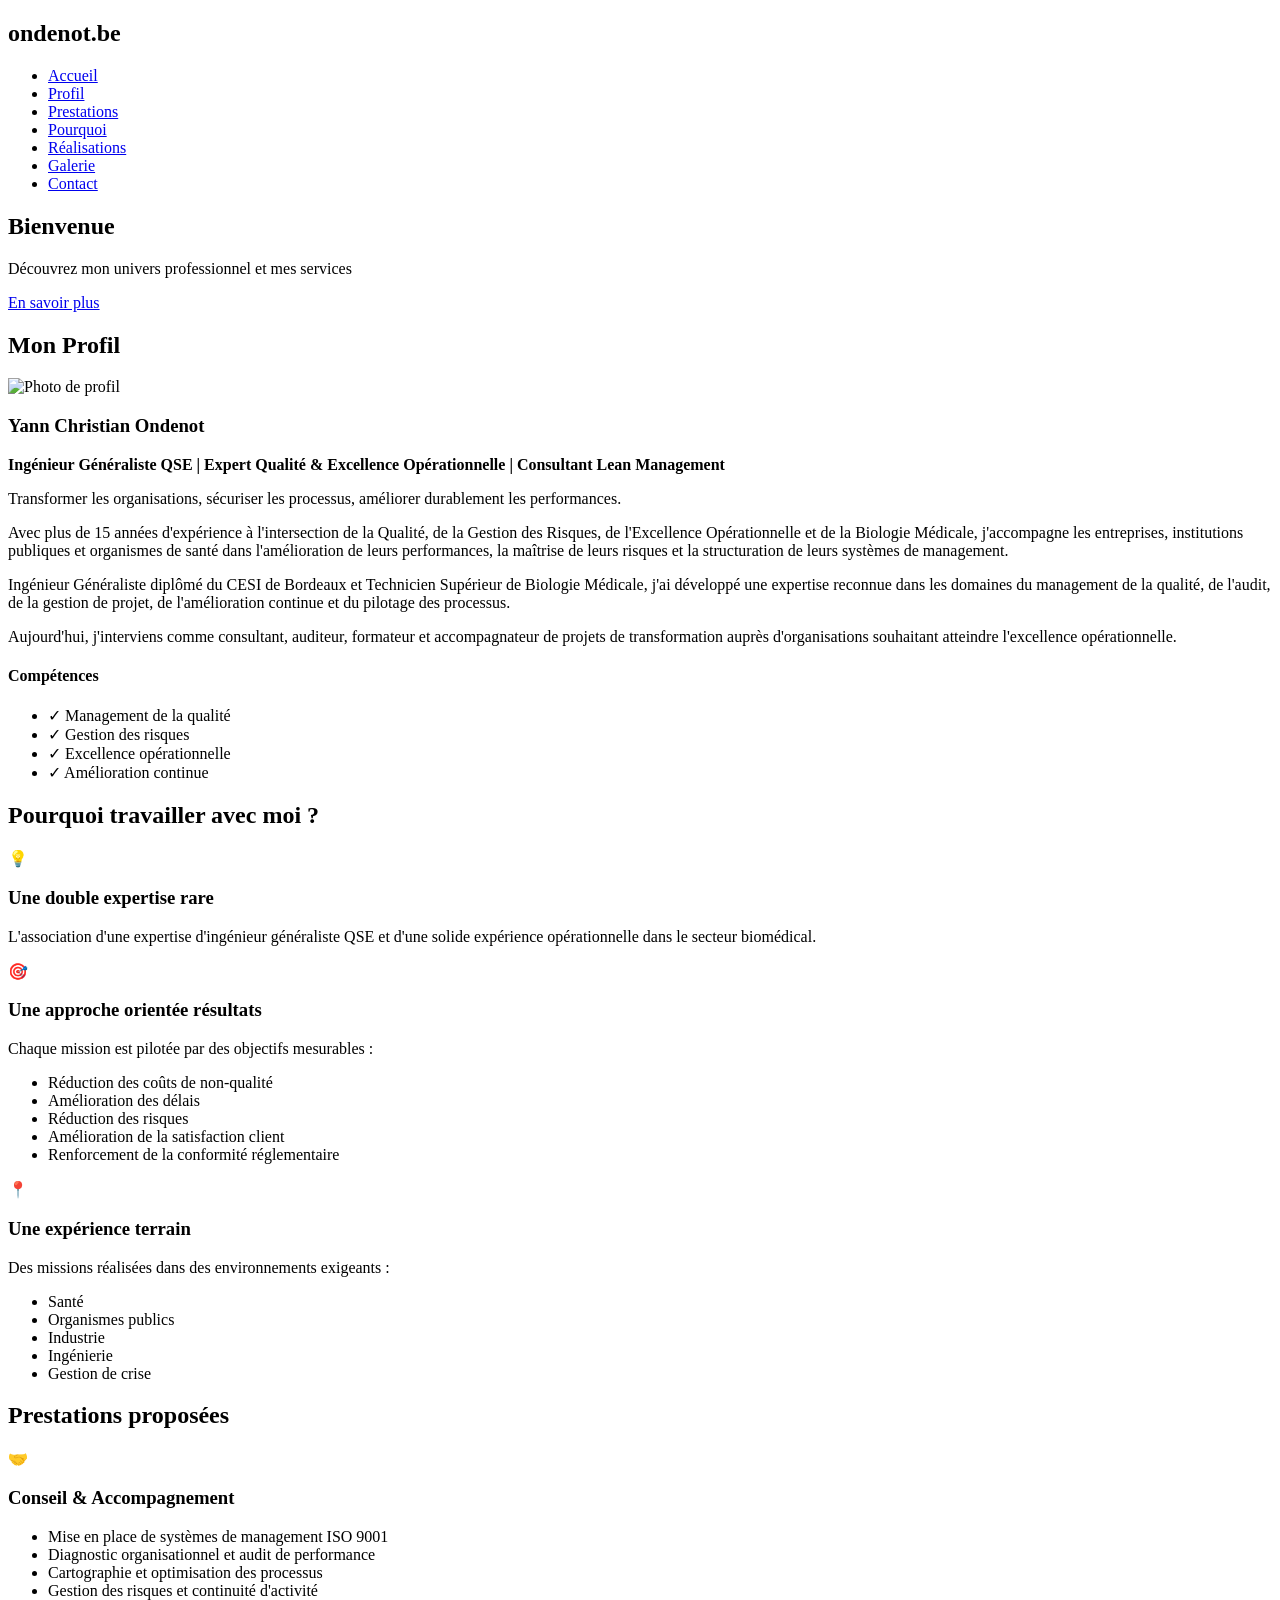
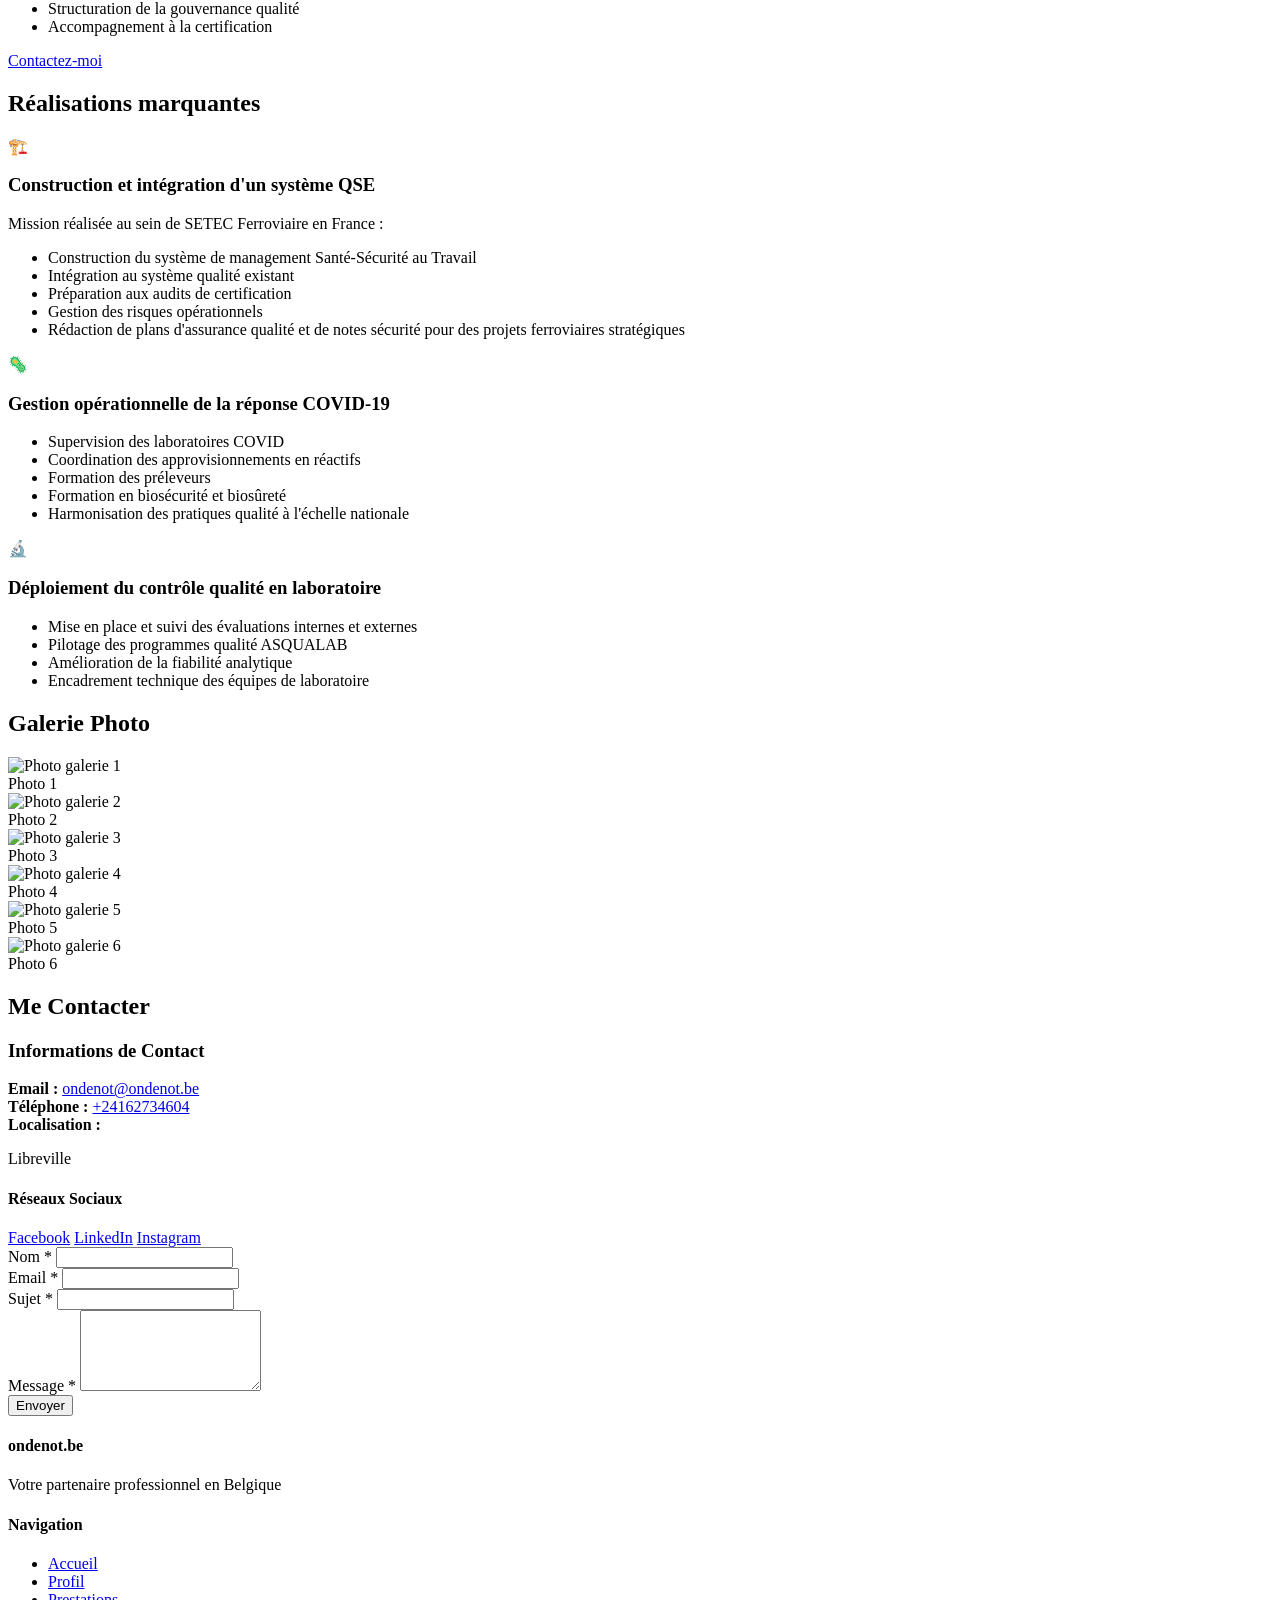
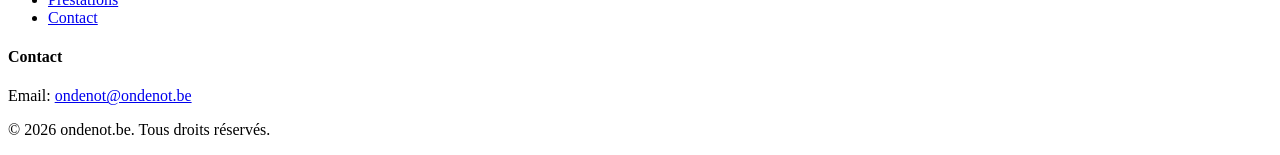
==== index.html @ 34e60b03 "Add files via upload initial commit" ====
<!DOCTYPE html>
<html lang="fr">
<head>
    <meta charset="UTF-8">
    <meta name="viewport" content="width=device-width, initial-scale=1.0">
    <meta name="description" content="ondenot.be - Découvrez mon profil, mes prestations et galerie photo">
    <title>ondenot.be - Profil & Prestations</title>
    <link rel="stylesheet" href="assets/css/styles.css">
    <link rel="stylesheet" href="assets/css/responsive.css">
</head>
<body>
    <!-- Navigation -->
    <nav class="navbar">
        <div class="container">
            <div class="nav-wrapper">
                <div class="logo">
                    <h1>ondenot.be</h1>
                </div>
                <ul class="nav-menu">
                    <li><a href="#home" class="nav-link">Accueil</a></li>
                    <li><a href="#profil" class="nav-link">Profil</a></li>
                    <li><a href="#prestations" class="nav-link">Prestations</a></li>
                    <li><a href="#pourquoi" class="nav-link">Pourquoi</a></li>
                    <li><a href="#realisations" class="nav-link">Réalisations</a></li>
                    <li><a href="#galerie" class="nav-link">Galerie</a></li>
                    <li><a href="#contact" class="nav-link">Contact</a></li>
                </ul>
                <div class="hamburger">
                    <span></span>
                    <span></span>
                    <span></span>
                </div>
            </div>
        </div>
    </nav>

    <!-- Section Accueil -->
    <section id="home" class="hero">
        <div class="container">
            <div class="hero-content">
                <h2>Bienvenue</h2>
                <p>Découvrez mon univers professionnel et mes services</p>
                <a href="#prestations" class="btn btn-primary">En savoir plus</a>
            </div>
        </div>
    </section>

    <!-- Section Profil -->
    <section id="profil" class="profil">
        <div class="container">
            <h2 class="section-title">Mon Profil</h2>
            <div class="profil-content">
                <div class="profil-image">
                    <img src="assets/images/profil.jpg" alt="Photo de profil" class="image-placeholder">
                </div>
                <div class="profil-text">
                    <h3>Yann Christian Ondenot</h3>
                    <p><strong>Ingénieur Généraliste QSE | Expert Qualité & Excellence Opérationnelle | Consultant Lean Management</strong></p>
                    <p>Transformer les organisations, sécuriser les processus, améliorer durablement les performances.</p>
                    <p>Avec plus de 15 années d'expérience à l'intersection de la Qualité, de la Gestion des Risques, de l'Excellence Opérationnelle et de la Biologie Médicale, j'accompagne les entreprises, institutions publiques et organismes de santé dans l'amélioration de leurs performances, la maîtrise de leurs risques et la structuration de leurs systèmes de management.</p>
                    <p>Ingénieur Généraliste diplômé du CESI de Bordeaux et Technicien Supérieur de Biologie Médicale, j'ai développé une expertise reconnue dans les domaines du management de la qualité, de l'audit, de la gestion de projet, de l'amélioration continue et du pilotage des processus.</p>
                    <p>Aujourd'hui, j'interviens comme consultant, auditeur, formateur et accompagnateur de projets de transformation auprès d'organisations souhaitant atteindre l'excellence opérationnelle.</p>
                    <div class="skills">
                        <h4>Compétences</h4>
                        <ul>
                            <li>✓ Management de la qualité</li>
                            <li>✓ Gestion des risques</li>
                            <li>✓ Excellence opérationnelle</li>
                            <li>✓ Amélioration continue</li>
                        </ul>
                    </div>
                </div>
            </div>
        </div>
    </section>

    <!-- Section Pourquoi travailler avec moi -->
    <section id="pourquoi" class="prestations">
        <div class="container">
            <h2 class="section-title">Pourquoi travailler avec moi ?</h2>
            <div class="prestations-grid">
                <div class="prestation-card">
                    <div class="card-icon">💡</div>
                    <h3>Une double expertise rare</h3>
                    <p>L'association d'une expertise d'ingénieur généraliste QSE et d'une solide expérience opérationnelle dans le secteur biomédical.</p>
                </div>
                <div class="prestation-card">
                    <div class="card-icon">🎯</div>
                    <h3>Une approche orientée résultats</h3>
                    <p>Chaque mission est pilotée par des objectifs mesurables :</p>
                    <ul>
                        <li>Réduction des coûts de non-qualité</li>
                        <li>Amélioration des délais</li>
                        <li>Réduction des risques</li>
                        <li>Amélioration de la satisfaction client</li>
                        <li>Renforcement de la conformité réglementaire</li>
                    </ul>
                </div>
                <div class="prestation-card">
                    <div class="card-icon">📍</div>
                    <h3>Une expérience terrain</h3>
                    <p>Des missions réalisées dans des environnements exigeants :</p>
                    <ul>
                        <li>Santé</li>
                        <li>Organismes publics</li>
                        <li>Industrie</li>
                        <li>Ingénierie</li>
                        <li>Gestion de crise</li>
                    </ul>
                </div>
            </div>
        </div>
    </section>

    <!-- Section Prestations -->
    <section id="prestations" class="prestations">
        <div class="container">
            <h2 class="section-title">Prestations proposées</h2>
            <div class="prestations-grid">
                <div class="prestation-card">
                    <div class="card-icon">🤝</div>
                    <h3>Conseil & Accompagnement</h3>
                    <ul>
                        <li>Mise en place de systèmes de management ISO 9001</li>
                        <li>Diagnostic organisationnel et audit de performance</li>
                        <li>Cartographie et optimisation des processus</li>
                        <li>Gestion des risques et continuité d'activité</li>
                        <li>Structuration de la gouvernance qualité</li>
                        <li>Accompagnement à la certification</li>
                    </ul>
                    <a href="#contact" class="btn btn-secondary">Contactez-moi</a>
                </div>
            </div>
        </div>
    </section>

    <!-- Section Réalisations -->
    <section id="realisations" class="realisations">
        <div class="container">
            <h2 class="section-title">Réalisations marquantes</h2>
            <div class="prestations-grid">
                <div class="prestation-card">
                    <div class="card-icon">🏗️</div>
                    <h3>Construction et intégration d'un système QSE</h3>
                    <p>Mission réalisée au sein de SETEC Ferroviaire en France :</p>
                    <ul>
                        <li>Construction du système de management Santé-Sécurité au Travail</li>
                        <li>Intégration au système qualité existant</li>
                        <li>Préparation aux audits de certification</li>
                        <li>Gestion des risques opérationnels</li>
                        <li>Rédaction de plans d'assurance qualité et de notes sécurité pour des projets ferroviaires stratégiques</li>
                    </ul>
                </div>
                <div class="prestation-card">
                    <div class="card-icon">🦠</div>
                    <h3>Gestion opérationnelle de la réponse COVID-19</h3>
                    <ul>
                        <li>Supervision des laboratoires COVID</li>
                        <li>Coordination des approvisionnements en réactifs</li>
                        <li>Formation des préleveurs</li>
                        <li>Formation en biosécurité et biosûreté</li>
                        <li>Harmonisation des pratiques qualité à l'échelle nationale</li>
                    </ul>
                </div>
                <div class="prestation-card">
                    <div class="card-icon">🔬</div>
                    <h3>Déploiement du contrôle qualité en laboratoire</h3>
                    <ul>
                        <li>Mise en place et suivi des évaluations internes et externes</li>
                        <li>Pilotage des programmes qualité ASQUALAB</li>
                        <li>Amélioration de la fiabilité analytique</li>
                        <li>Encadrement technique des équipes de laboratoire</li>
                    </ul>
                </div>
            </div>
        </div>
    </section>

    <!-- Section Galerie -->
    <section id="galerie" class="galerie">
        <div class="container">
            <h2 class="section-title">Galerie Photo</h2>
            <div class="gallery-grid">
                <div class="gallery-item">
                    <img src="assets/gallery/photo-1.jpg" alt="Photo galerie 1" class="image-placeholder-gallery">
                    <div class="overlay">
                        <span>Photo 1</span>
                    </div>
                </div>
                <div class="gallery-item">
                    <img src="assets/gallery/photo-2.jpg" alt="Photo galerie 2" class="image-placeholder-gallery">
                    <div class="overlay">
                        <span>Photo 2</span>
                    </div>
                </div>
                <div class="gallery-item">
                    <img src="assets/gallery/photo-3.jpg" alt="Photo galerie 3" class="image-placeholder-gallery">
                    <div class="overlay">
                        <span>Photo 3</span>
                    </div>
                </div>
                <div class="gallery-item">
                    <img src="assets/gallery/photo-4.jpg" alt="Photo galerie 4" class="image-placeholder-gallery">
                    <div class="overlay">
                        <span>Photo 4</span>
                    </div>
                </div>
                <div class="gallery-item">
                    <img src="assets/gallery/photo-5.jpg" alt="Photo galerie 5" class="image-placeholder-gallery">
                    <div class="overlay">
                        <span>Photo 5</span>
                    </div>
                </div>
                <div class="gallery-item">
                    <img src="assets/gallery/photo-6.jpg" alt="Photo galerie 6" class="image-placeholder-gallery">
                    <div class="overlay">
                        <span>Photo 6</span>
                    </div>
                </div>
            </div>
        </div>
    </section>

    <!-- Section Contact -->
    <section id="contact" class="contact">
        <div class="container">
            <h2 class="section-title">Me Contacter</h2>
            <div class="contact-wrapper">
                <div class="contact-info">
                    <h3>Informations de Contact</h3>
                    <div class="info-item">
                        <strong>Email :</strong>
                        <a href="mailto:ondenot@ondenot.be">ondenot@ondenot.be</a>
                    </div>
                    <div class="info-item">
                        <strong>Téléphone :</strong>
                        <a href="tel:+24162734604">+24162734604</a>
                    </div>
                    <div class="info-item">
                        <strong>Localisation :</strong>
                        <p>Libreville</p>
                    </div>
                    <div class="social-links">
                        <h4>Réseaux Sociaux</h4>
                        <a href="#" class="social-link">Facebook</a>
                        <a href="https://www.linkedin.com/in/ondenotyann" class="social-link" target="_blank" rel="noopener">LinkedIn</a>
                        <a href="#" class="social-link">Instagram</a>
                    </div>
                </div>
                <form class="contact-form" id="contactForm">
                    <div class="form-group">
                        <label for="name">Nom *</label>
                        <input type="text" id="name" name="name" required>
                    </div>
                    <div class="form-group">
                        <label for="email">Email *</label>
                        <input type="email" id="email" name="email" required>
                    </div>
                    <div class="form-group">
                        <label for="sujet">Sujet *</label>
                        <input type="text" id="sujet" name="sujet" required>
                    </div>
                    <div class="form-group">
                        <label for="message">Message *</label>
                        <textarea id="message" name="message" rows="5" required></textarea>
                    </div>
                    <button type="submit" class="btn btn-primary">Envoyer</button>
                </form>
            </div>
        </div>
    </section>

    <!-- Footer -->
    <footer class="footer">
        <div class="container">
            <div class="footer-content">
                <div class="footer-section">
                    <h4>ondenot.be</h4>
                    <p>Votre partenaire professionnel en Belgique</p>
                </div>
                <div class="footer-section">
                    <h4>Navigation</h4>
                    <ul>
                        <li><a href="#home">Accueil</a></li>
                        <li><a href="#profil">Profil</a></li>
                        <li><a href="#prestations">Prestations</a></li>
                        <li><a href="#contact">Contact</a></li>
                    </ul>
                </div>
                <div class="footer-section">
                    <h4>Contact</h4>
                    <p>Email: <a href="mailto:ondenot@ondenot.be">ondenot@ondenot.be</a></p>
                </div>
            </div>
            <div class="footer-bottom">
                <p>&copy; 2026 ondenot.be. Tous droits réservés.</p>
            </div>
        </div>
    </footer>

    <script src="assets/js/main.js"></script>
</body>
</html>
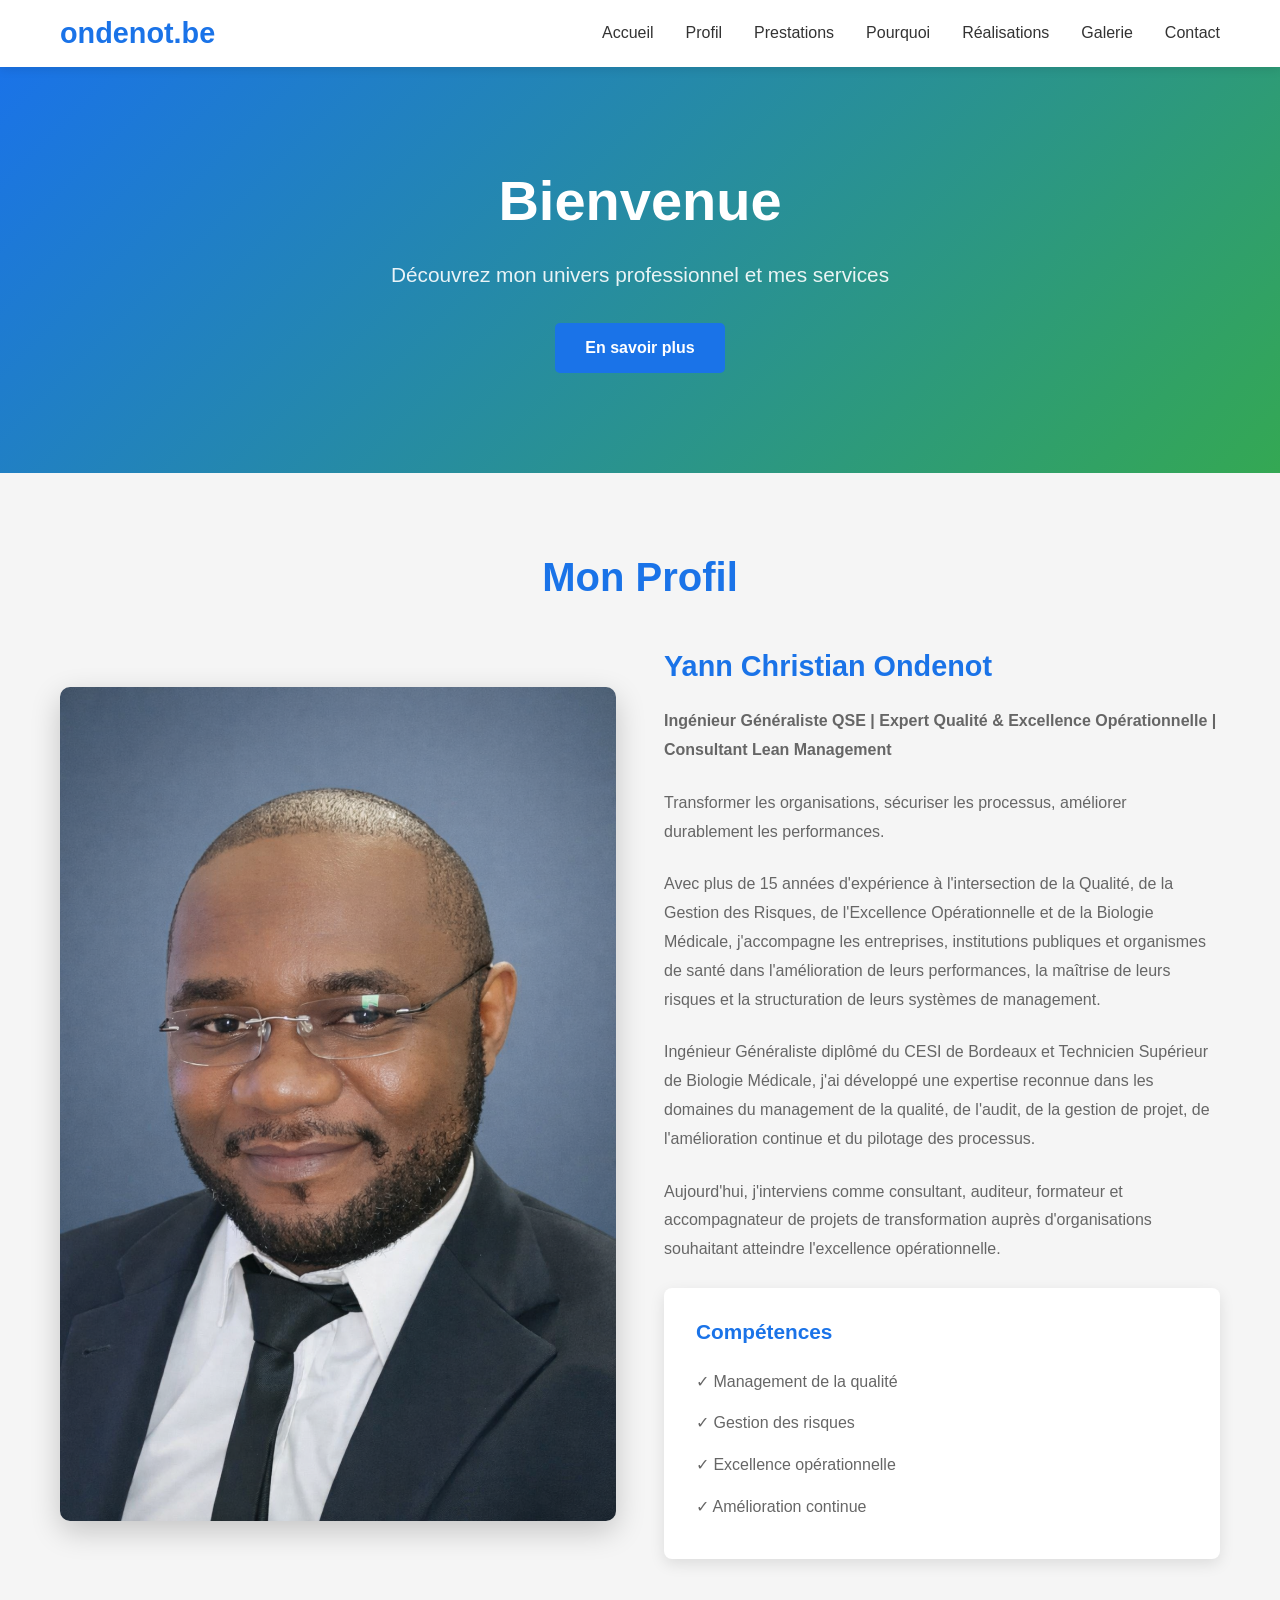
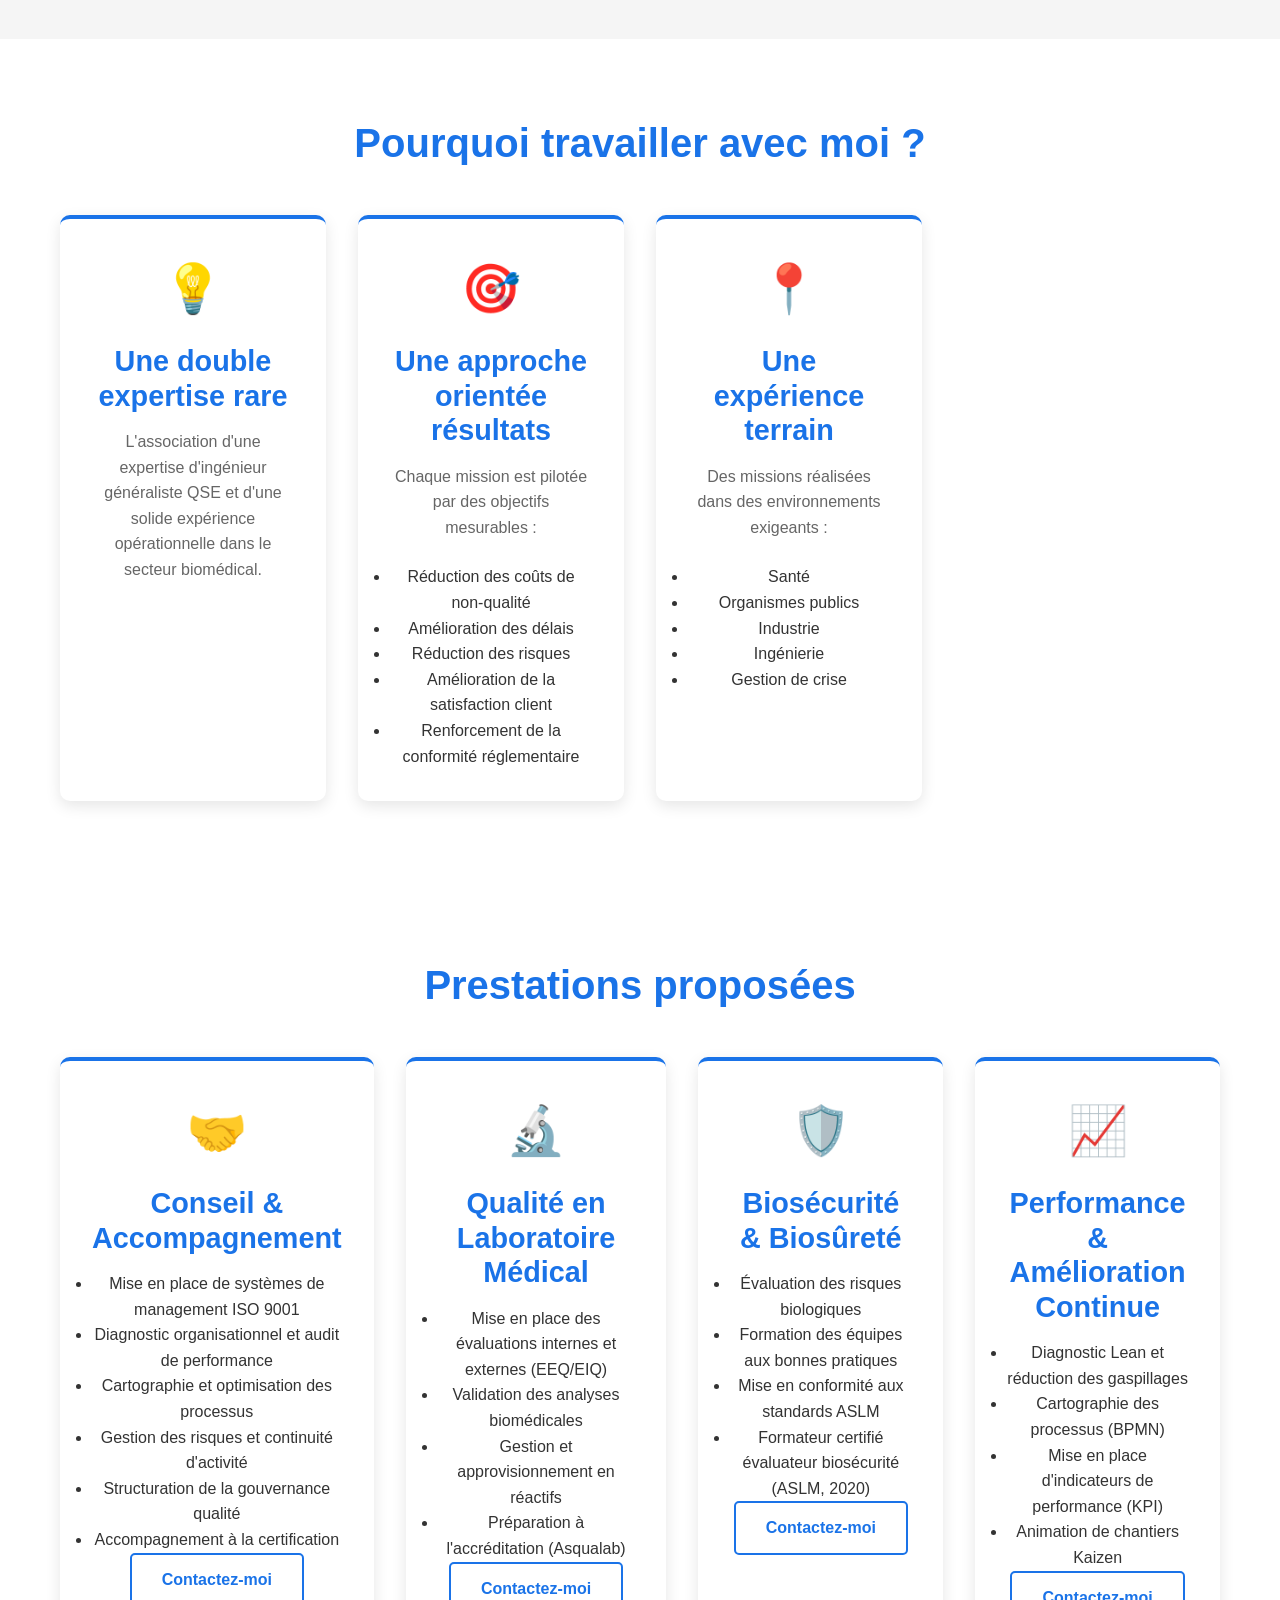
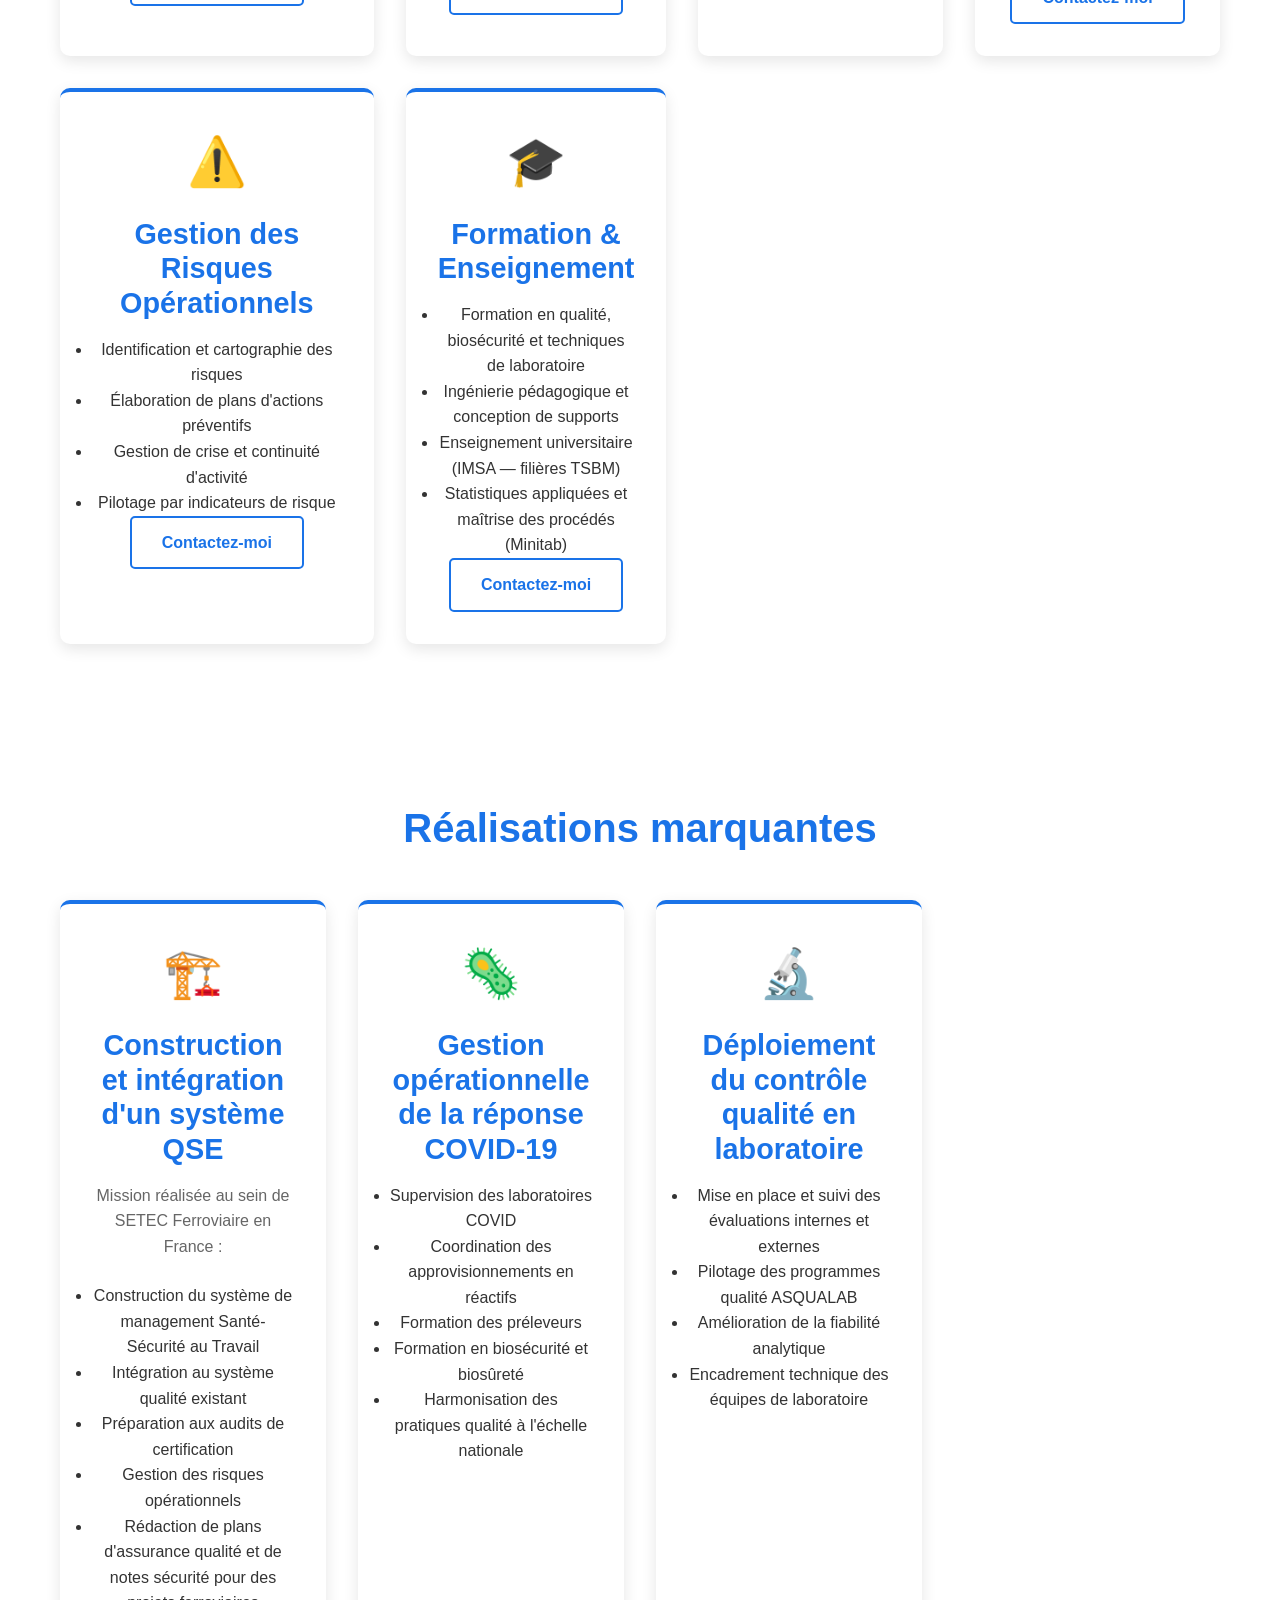
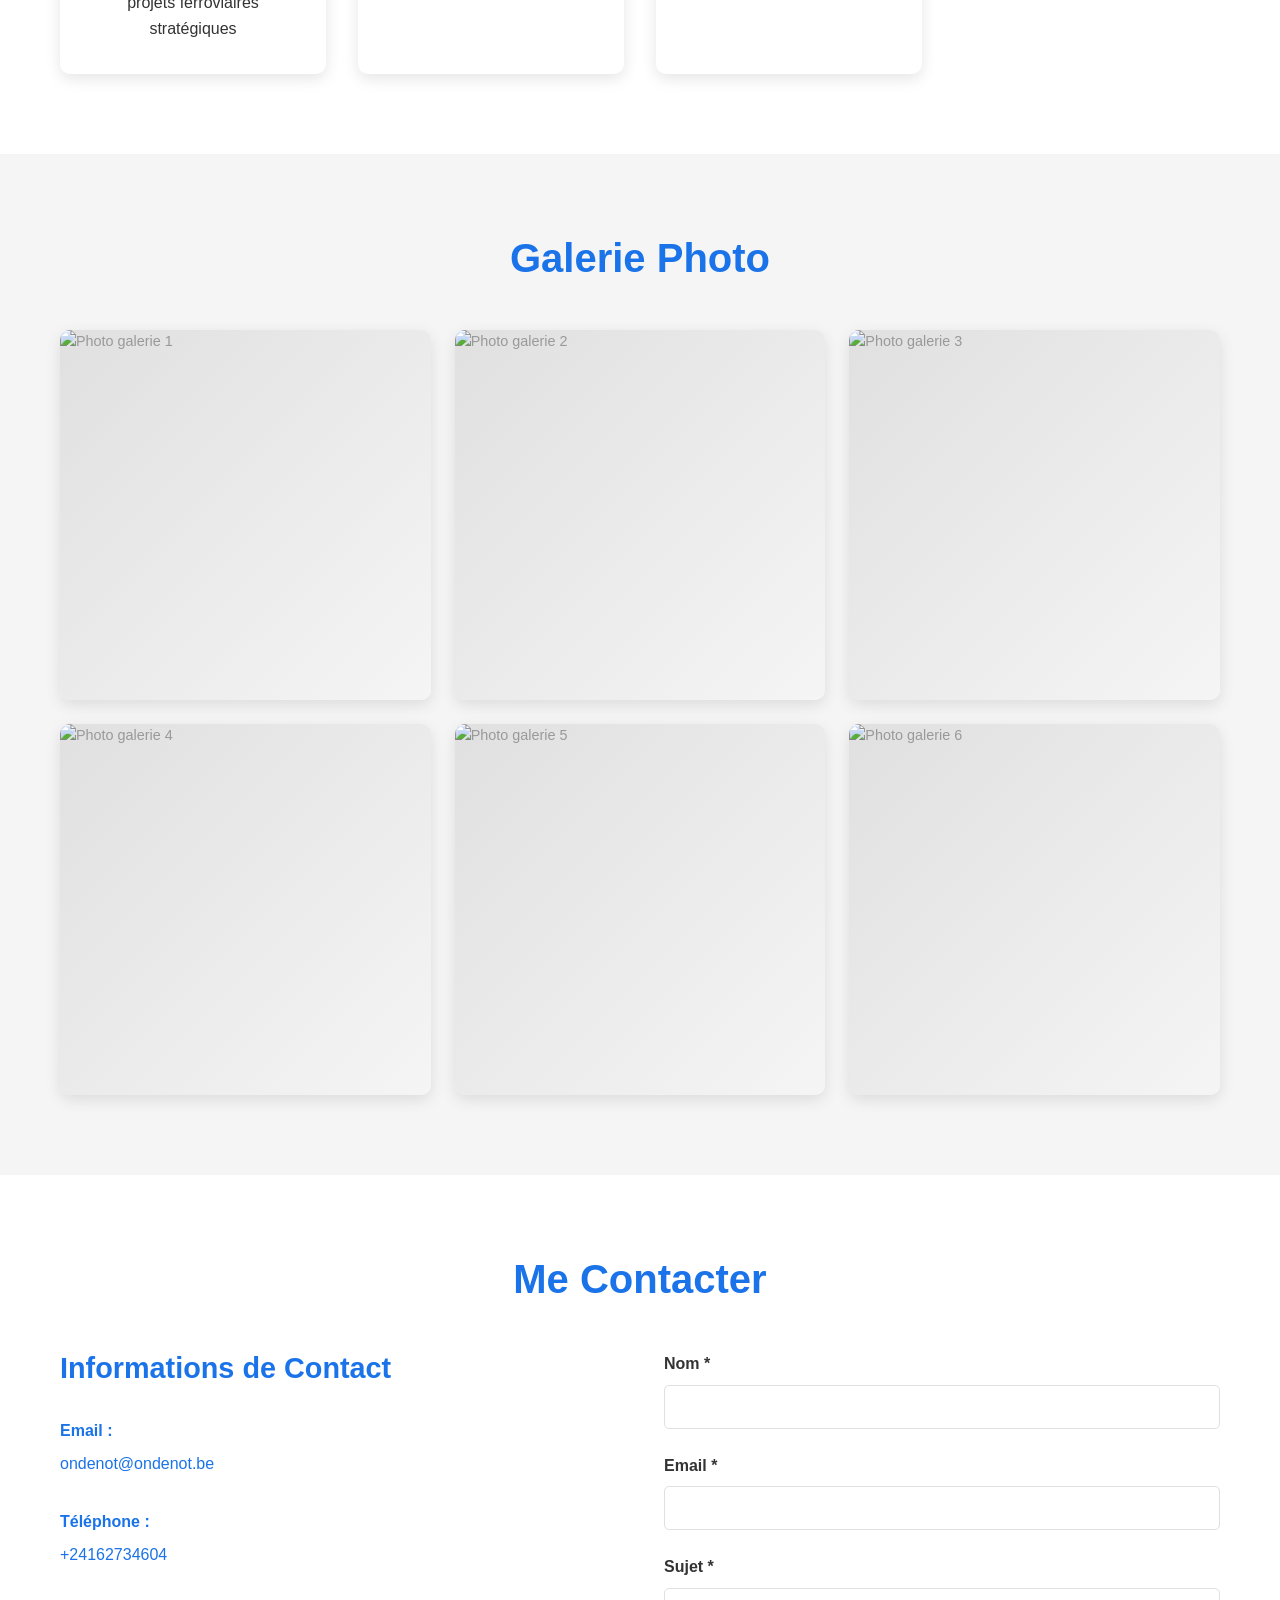
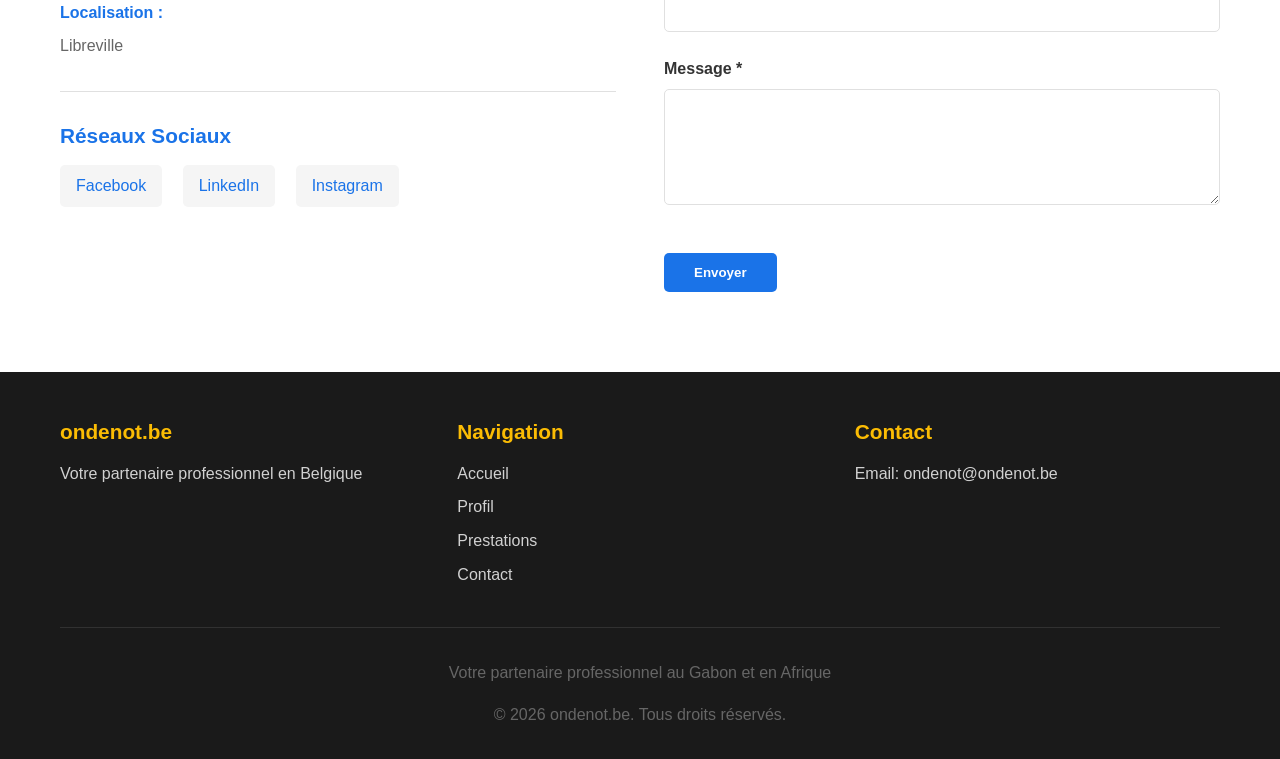
==== commit eae49414: "Add files via upload" ====
--- a/index.html
+++ b/index.html
@@ -130,6 +130,61 @@
                     </ul>
                     <a href="#contact" class="btn btn-secondary">Contactez-moi</a>
                 </div>
+                <div class="prestation-card">
+                    <div class="card-icon">🔬</div>
+                    <h3>Qualité en Laboratoire Médical</h3>
+                    <ul>
+                        <li>Mise en place des évaluations internes et externes (EEQ/EIQ)</li>
+                        <li>Validation des analyses biomédicales</li>
+                        <li>Gestion et approvisionnement en réactifs</li>
+                        <li>Préparation à l'accréditation (Asqualab)</li>
+                    </ul>
+                    <a href="#contact" class="btn btn-secondary">Contactez-moi</a>
+                </div>
+                <div class="prestation-card">
+                    <div class="card-icon">🛡️</div>
+                    <h3>Biosécurité & Biosûreté</h3>
+                    <ul>
+                        <li>Évaluation des risques biologiques</li>
+                        <li>Formation des équipes aux bonnes pratiques</li>
+                        <li>Mise en conformité aux standards ASLM</li>
+                        <li>Formateur certifié évaluateur biosécurité (ASLM, 2020)</li>
+                    </ul>
+                    <a href="#contact" class="btn btn-secondary">Contactez-moi</a>
+                </div>
+                <div class="prestation-card">
+                    <div class="card-icon">📈</div>
+                    <h3>Performance & Amélioration Continue</h3>
+                    <ul>
+                        <li>Diagnostic Lean et réduction des gaspillages</li>
+                        <li>Cartographie des processus (BPMN)</li>
+                        <li>Mise en place d'indicateurs de performance (KPI)</li>
+                        <li>Animation de chantiers Kaizen</li>
+                    </ul>
+                    <a href="#contact" class="btn btn-secondary">Contactez-moi</a>
+                </div>
+                <div class="prestation-card">
+                    <div class="card-icon">⚠️</div>
+                    <h3>Gestion des Risques Opérationnels</h3>
+                    <ul>
+                        <li>Identification et cartographie des risques</li>
+                        <li>Élaboration de plans d'actions préventifs</li>
+                        <li>Gestion de crise et continuité d'activité</li>
+                        <li>Pilotage par indicateurs de risque</li>
+                    </ul>
+                    <a href="#contact" class="btn btn-secondary">Contactez-moi</a>
+                </div>
+                <div class="prestation-card">
+                    <div class="card-icon">🎓</div>
+                    <h3>Formation & Enseignement</h3>
+                    <ul>
+                        <li>Formation en qualité, biosécurité et techniques de laboratoire</li>
+                        <li>Ingénierie pédagogique et conception de supports</li>
+                        <li>Enseignement universitaire (IMSA — filières TSBM)</li>
+                        <li>Statistiques appliquées et maîtrise des procédés (Minitab)</li>
+                    </ul>
+                    <a href="#contact" class="btn btn-secondary">Contactez-moi</a>
+                </div>
             </div>
         </div>
     </section>
@@ -293,6 +348,7 @@
                 </div>
             </div>
             <div class="footer-bottom">
+                <p>Votre partenaire professionnel au Gabon et en Afrique</p>
                 <p>&copy; 2026 ondenot.be. Tous droits réservés.</p>
             </div>
         </div>
--- a/assets/css/styles.css
+++ b/assets/css/styles.css
@@ -0,0 +1,577 @@
+/* ===========================
+   VARIABLES & RESET
+   =========================== */
+
+:root {
+    --primary-color: #1a73e8;
+    --secondary-color: #34a853;
+    --accent-color: #fbbc04;
+    --dark-bg: #1a1a1a;
+    --light-bg: #f5f5f5;
+    --text-dark: #333333;
+    --text-light: #666666;
+    --border-color: #e0e0e0;
+    --transition: all 0.3s ease;
+}
+
+* {
+    margin: 0;
+    padding: 0;
+    box-sizing: border-box;
+}
+
+html {
+    scroll-behavior: smooth;
+}
+
+body {
+    font-family: 'Segoe UI', Tahoma, Geneva, Verdana, sans-serif;
+    line-height: 1.6;
+    color: var(--text-dark);
+    background-color: #ffffff;
+}
+
+/* ===========================
+   CONTAINER & TYPOGRAPHY
+   =========================== */
+
+.container {
+    max-width: 1200px;
+    margin: 0 auto;
+    padding: 0 20px;
+}
+
+h1, h2, h3, h4, h5, h6 {
+    line-height: 1.2;
+    margin-bottom: 1rem;
+}
+
+h2 {
+    font-size: 2.5rem;
+    color: var(--text-dark);
+}
+
+h3 {
+    font-size: 1.8rem;
+    color: var(--text-dark);
+}
+
+h4 {
+    font-size: 1.3rem;
+    color: var(--text-dark);
+}
+
+p {
+    color: var(--text-light);
+    margin-bottom: 1rem;
+}
+
+a {
+    text-decoration: none;
+    color: var(--primary-color);
+    transition: var(--transition);
+}
+
+a:hover {
+    color: var(--secondary-color);
+}
+
+/* ===========================
+   NAVBAR
+   =========================== */
+
+.navbar {
+    background: white;
+    box-shadow: 0 2px 10px rgba(0, 0, 0, 0.1);
+    position: sticky;
+    top: 0;
+    z-index: 1000;
+}
+
+.nav-wrapper {
+    display: flex;
+    justify-content: space-between;
+    align-items: center;
+    padding: 1rem 0;
+}
+
+.logo h1 {
+    color: var(--primary-color);
+    font-size: 1.8rem;
+    margin: 0;
+}
+
+.nav-menu {
+    display: flex;
+    list-style: none;
+    gap: 2rem;
+}
+
+.nav-link {
+    color: var(--text-dark);
+    font-weight: 500;
+    transition: var(--transition);
+    position: relative;
+}
+
+.nav-link::after {
+    content: '';
+    position: absolute;
+    bottom: -5px;
+    left: 0;
+    width: 0;
+    height: 2px;
+    background-color: var(--primary-color);
+    transition: width 0.3s ease;
+}
+
+.nav-link:hover::after {
+    width: 100%;
+}
+
+.hamburger {
+    display: none;
+    flex-direction: column;
+    cursor: pointer;
+}
+
+.hamburger span {
+    width: 25px;
+    height: 3px;
+    background-color: var(--text-dark);
+    margin: 5px 0;
+    transition: var(--transition);
+}
+
+/* ===========================
+   BUTTONS
+   =========================== */
+
+.btn {
+    display: inline-block;
+    padding: 12px 30px;
+    border-radius: 5px;
+    font-weight: 600;
+    cursor: pointer;
+    transition: var(--transition);
+    border: none;
+    text-align: center;
+}
+
+.btn-primary {
+    background-color: var(--primary-color);
+    color: white;
+}
+
+.btn-primary:hover {
+    background-color: #1557b0;
+    transform: translateY(-2px);
+    box-shadow: 0 5px 15px rgba(26, 115, 232, 0.3);
+}
+
+.btn-secondary {
+    background-color: white;
+    color: var(--primary-color);
+    border: 2px solid var(--primary-color);
+}
+
+.btn-secondary:hover {
+    background-color: var(--primary-color);
+    color: white;
+}
+
+/* ===========================
+   HERO SECTION
+   =========================== */
+
+.hero {
+    background: linear-gradient(135deg, var(--primary-color) 0%, var(--secondary-color) 100%);
+    color: white;
+    padding: 100px 0;
+    text-align: center;
+}
+
+.hero-content h2 {
+    font-size: 3.5rem;
+    color: white;
+    margin-bottom: 1.5rem;
+}
+
+.hero-content p {
+    font-size: 1.3rem;
+    color: rgba(255, 255, 255, 0.9);
+    margin-bottom: 2rem;
+}
+
+/* ===========================
+   SECTION STYLES
+   =========================== */
+
+section {
+    padding: 80px 0;
+}
+
+.section-title {
+    text-align: center;
+    margin-bottom: 3rem;
+    color: var(--primary-color);
+    font-size: 2.5rem;
+}
+
+/* ===========================
+   PROFIL SECTION
+   =========================== */
+
+.profil {
+    background-color: var(--light-bg);
+}
+
+.profil-content {
+    display: grid;
+    grid-template-columns: 1fr 1fr;
+    gap: 3rem;
+    align-items: center;
+}
+
+.profil-image {
+    text-align: center;
+}
+
+.profil-image img {
+    max-width: 100%;
+    border-radius: 10px;
+    box-shadow: 0 10px 30px rgba(0, 0, 0, 0.2);
+}
+
+.profil-text h3 {
+    color: var(--primary-color);
+    margin-bottom: 1.5rem;
+}
+
+.profil-text p {
+    margin-bottom: 1.5rem;
+    line-height: 1.8;
+}
+
+.skills {
+    background: white;
+    padding: 2rem;
+    border-radius: 8px;
+    box-shadow: 0 5px 15px rgba(0, 0, 0, 0.1);
+}
+
+.skills h4 {
+    color: var(--primary-color);
+    margin-bottom: 1rem;
+}
+
+.skills ul {
+    list-style: none;
+}
+
+.skills li {
+    padding: 0.5rem 0;
+    color: var(--text-light);
+}
+
+.skills li:before {
+    margin-right: 0.5rem;
+    color: var(--secondary-color);
+}
+
+/* ===========================
+   PRESTATIONS SECTION
+   =========================== */
+
+.prestations {
+    background-color: white;
+}
+
+.prestations-grid {
+    display: grid;
+    grid-template-columns: repeat(auto-fit, minmax(250px, 1fr));
+    gap: 2rem;
+}
+
+.prestation-card {
+    background: white;
+    padding: 2rem;
+    border-radius: 10px;
+    text-align: center;
+    box-shadow: 0 5px 15px rgba(0, 0, 0, 0.1);
+    transition: var(--transition);
+    border-top: 4px solid var(--primary-color);
+}
+
+.prestation-card:hover {
+    transform: translateY(-10px);
+    box-shadow: 0 15px 30px rgba(0, 0, 0, 0.2);
+}
+
+.card-icon {
+    font-size: 3rem;
+    margin-bottom: 1rem;
+}
+
+.prestation-card h3 {
+    color: var(--primary-color);
+    margin-bottom: 1rem;
+}
+
+.prestation-card p {
+    margin-bottom: 1.5rem;
+    color: var(--text-light);
+}
+
+/* ===========================
+   GALERIE SECTION
+   =========================== */
+
+.galerie {
+    background-color: var(--light-bg);
+}
+
+.gallery-grid {
+    display: grid;
+    grid-template-columns: repeat(auto-fit, minmax(250px, 1fr));
+    gap: 1.5rem;
+}
+
+.gallery-item {
+    position: relative;
+    overflow: hidden;
+    border-radius: 10px;
+    box-shadow: 0 5px 15px rgba(0, 0, 0, 0.1);
+    cursor: pointer;
+    aspect-ratio: 1;
+}
+
+.gallery-item img {
+    width: 100%;
+    height: 100%;
+    object-fit: cover;
+    transition: var(--transition);
+}
+
+.gallery-item:hover img {
+    transform: scale(1.1);
+}
+
+.overlay {
+    position: absolute;
+    top: 0;
+    left: 0;
+    right: 0;
+    bottom: 0;
+    background: rgba(26, 115, 232, 0.8);
+    display: flex;
+    align-items: center;
+    justify-content: center;
+    opacity: 0;
+    transition: var(--transition);
+}
+
+.gallery-item:hover .overlay {
+    opacity: 1;
+}
+
+.overlay span {
+    color: white;
+    font-size: 1.5rem;
+    font-weight: 600;
+}
+
+.image-placeholder,
+.image-placeholder-gallery {
+    width: 100%;
+    height: 100%;
+    background: linear-gradient(135deg, #e0e0e0 0%, #f5f5f5 100%);
+    display: flex;
+    align-items: center;
+    justify-content: center;
+    color: #999;
+    font-size: 0.9rem;
+}
+
+/* ===========================
+   CONTACT SECTION
+   =========================== */
+
+.contact {
+    background-color: white;
+}
+
+.contact-wrapper {
+    display: grid;
+    grid-template-columns: 1fr 1fr;
+    gap: 3rem;
+}
+
+.contact-info h3 {
+    color: var(--primary-color);
+    margin-bottom: 2rem;
+}
+
+.info-item {
+    margin-bottom: 2rem;
+}
+
+.info-item strong {
+    display: block;
+    margin-bottom: 0.5rem;
+    color: var(--primary-color);
+}
+
+.social-links {
+    margin-top: 2rem;
+    padding-top: 2rem;
+    border-top: 1px solid var(--border-color);
+}
+
+.social-links h4 {
+    color: var(--primary-color);
+    margin-bottom: 1rem;
+}
+
+.social-link {
+    display: inline-block;
+    margin-right: 1rem;
+    padding: 0.5rem 1rem;
+    background-color: var(--light-bg);
+    border-radius: 5px;
+    color: var(--primary-color);
+    transition: var(--transition);
+}
+
+.social-link:hover {
+    background-color: var(--primary-color);
+    color: white;
+}
+
+.contact-form {
+    display: flex;
+    flex-direction: column;
+}
+
+.form-group {
+    margin-bottom: 1.5rem;
+}
+
+.form-group label {
+    display: block;
+    margin-bottom: 0.5rem;
+    font-weight: 600;
+    color: var(--text-dark);
+}
+
+.form-group input,
+.form-group textarea {
+    width: 100%;
+    padding: 12px;
+    border: 1px solid var(--border-color);
+    border-radius: 5px;
+    font-family: inherit;
+    font-size: 1rem;
+    transition: var(--transition);
+}
+
+.form-group input:focus,
+.form-group textarea:focus {
+    outline: none;
+    border-color: var(--primary-color);
+    box-shadow: 0 0 0 3px rgba(26, 115, 232, 0.1);
+}
+
+.contact-form .btn {
+    align-self: flex-start;
+    margin-top: 1rem;
+}
+
+/* ===========================
+   FOOTER
+   =========================== */
+
+.footer {
+    background-color: var(--dark-bg);
+    color: white;
+    padding: 3rem 0 1rem;
+}
+
+.footer-content {
+    display: grid;
+    grid-template-columns: repeat(auto-fit, minmax(250px, 1fr));
+    gap: 2rem;
+    margin-bottom: 2rem;
+}
+
+.footer-section h4 {
+    color: var(--accent-color);
+    margin-bottom: 1rem;
+}
+
+.footer-section p {
+    color: rgba(255, 255, 255, 0.8);
+}
+
+.footer-section ul {
+    list-style: none;
+}
+
+.footer-section ul li {
+    margin-bottom: 0.5rem;
+}
+
+.footer-section a {
+    color: rgba(255, 255, 255, 0.8);
+    transition: var(--transition);
+}
+
+.footer-section a:hover {
+    color: var(--accent-color);
+}
+
+.footer-bottom {
+    border-top: 1px solid rgba(255, 255, 255, 0.1);
+    padding-top: 2rem;
+    text-align: center;
+    color: rgba(255, 255, 255, 0.6);
+}
+
+/* ===========================
+   ANIMATIONS
+   =========================== */
+
+@keyframes fadeInUp {
+    from {
+        opacity: 0;
+        transform: translateY(30px);
+    }
+    to {
+        opacity: 1;
+        transform: translateY(0);
+    }
+}
+
+section {
+    animation: fadeInUp 0.6s ease;
+}
+
+/* ===========================
+   UTILITY CLASSES
+   =========================== */
+
+.text-center {
+    text-align: center;
+}
+
+.mt-2 {
+    margin-top: 2rem;
+}
+
+.mb-2 {
+    margin-bottom: 2rem;
+}
+
+.hidden {
+    display: none;
+}
--- a/assets/css/responsive.css
+++ b/assets/css/responsive.css
@@ -0,0 +1,204 @@
+/* ===========================
+   RESPONSIVE DESIGN
+   =========================== */
+
+/* Tablets - 768px and down */
+@media (max-width: 768px) {
+    .hamburger {
+        display: flex;
+    }
+
+    .nav-menu {
+        position: absolute;
+        left: -100%;
+        top: 70px;
+        flex-direction: column;
+        background-color: white;
+        width: 100%;
+        text-align: center;
+        transition: 0.3s;
+        box-shadow: 0 10px 27px rgba(0, 0, 0, 0.05);
+        padding: 2rem 0;
+        gap: 0;
+    }
+
+    .nav-menu.active {
+        left: 0;
+    }
+
+    .nav-menu li {
+        margin: 1rem 0;
+    }
+
+    .hero-content h2 {
+        font-size: 2.5rem;
+    }
+
+    .hero-content p {
+        font-size: 1rem;
+    }
+
+    .section-title {
+        font-size: 2rem;
+    }
+
+    .profil-content {
+        grid-template-columns: 1fr;
+        gap: 2rem;
+    }
+
+    .prestations-grid {
+        grid-template-columns: 1fr;
+    }
+
+    .gallery-grid {
+        grid-template-columns: repeat(2, 1fr);
+    }
+
+    .contact-wrapper {
+        grid-template-columns: 1fr;
+        gap: 2rem;
+    }
+
+    .contact-form .btn {
+        width: 100%;
+    }
+
+    .footer-content {
+        grid-template-columns: 1fr;
+    }
+}
+
+/* Mobile - 480px and down */
+@media (max-width: 480px) {
+    .container {
+        padding: 0 15px;
+    }
+
+    .logo h1 {
+        font-size: 1.3rem;
+    }
+
+    h2 {
+        font-size: 1.8rem;
+    }
+
+    h3 {
+        font-size: 1.3rem;
+    }
+
+    .hero {
+        padding: 60px 0;
+    }
+
+    .hero-content h2 {
+        font-size: 1.8rem;
+    }
+
+    .hero-content p {
+        font-size: 0.9rem;
+    }
+
+    section {
+        padding: 50px 0;
+    }
+
+    .section-title {
+        font-size: 1.5rem;
+        margin-bottom: 2rem;
+    }
+
+    .btn {
+        padding: 10px 20px;
+        font-size: 0.9rem;
+    }
+
+    .prestation-card {
+        padding: 1.5rem;
+    }
+
+    .card-icon {
+        font-size: 2.5rem;
+    }
+
+    .gallery-grid {
+        grid-template-columns: 1fr;
+    }
+
+    .gallery-item {
+        aspect-ratio: 1;
+    }
+
+    .contact-info {
+        order: 2;
+    }
+
+    .contact-form {
+        order: 1;
+    }
+
+    .form-group input,
+    .form-group textarea {
+        padding: 10px;
+        font-size: 16px; /* Prevents zoom on iOS */
+    }
+
+    .profil-text p {
+        font-size: 0.95rem;
+    }
+
+    .skills {
+        padding: 1.5rem;
+    }
+
+    .footer-bottom {
+        font-size: 0.9rem;
+    }
+}
+
+/* Large screens - 1024px and up */
+@media (min-width: 1024px) {
+    .container {
+        max-width: 1200px;
+    }
+
+    .prestations-grid {
+        grid-template-columns: repeat(4, 1fr);
+    }
+
+    .gallery-grid {
+        grid-template-columns: repeat(3, 1fr);
+    }
+}
+
+/* Extra large screens - 1440px and up */
+@media (min-width: 1440px) {
+    .container {
+        max-width: 1400px;
+    }
+
+    .hero-content h2 {
+        font-size: 4rem;
+    }
+}
+
+/* Accessibility: Reduced motion */
+@media (prefers-reduced-motion: reduce) {
+    * {
+        animation: none !important;
+        transition: none !important;
+    }
+}
+
+/* Print styles */
+@media print {
+    .navbar,
+    .footer,
+    .btn {
+        display: none;
+    }
+
+    section {
+        page-break-inside: avoid;
+    }
+}
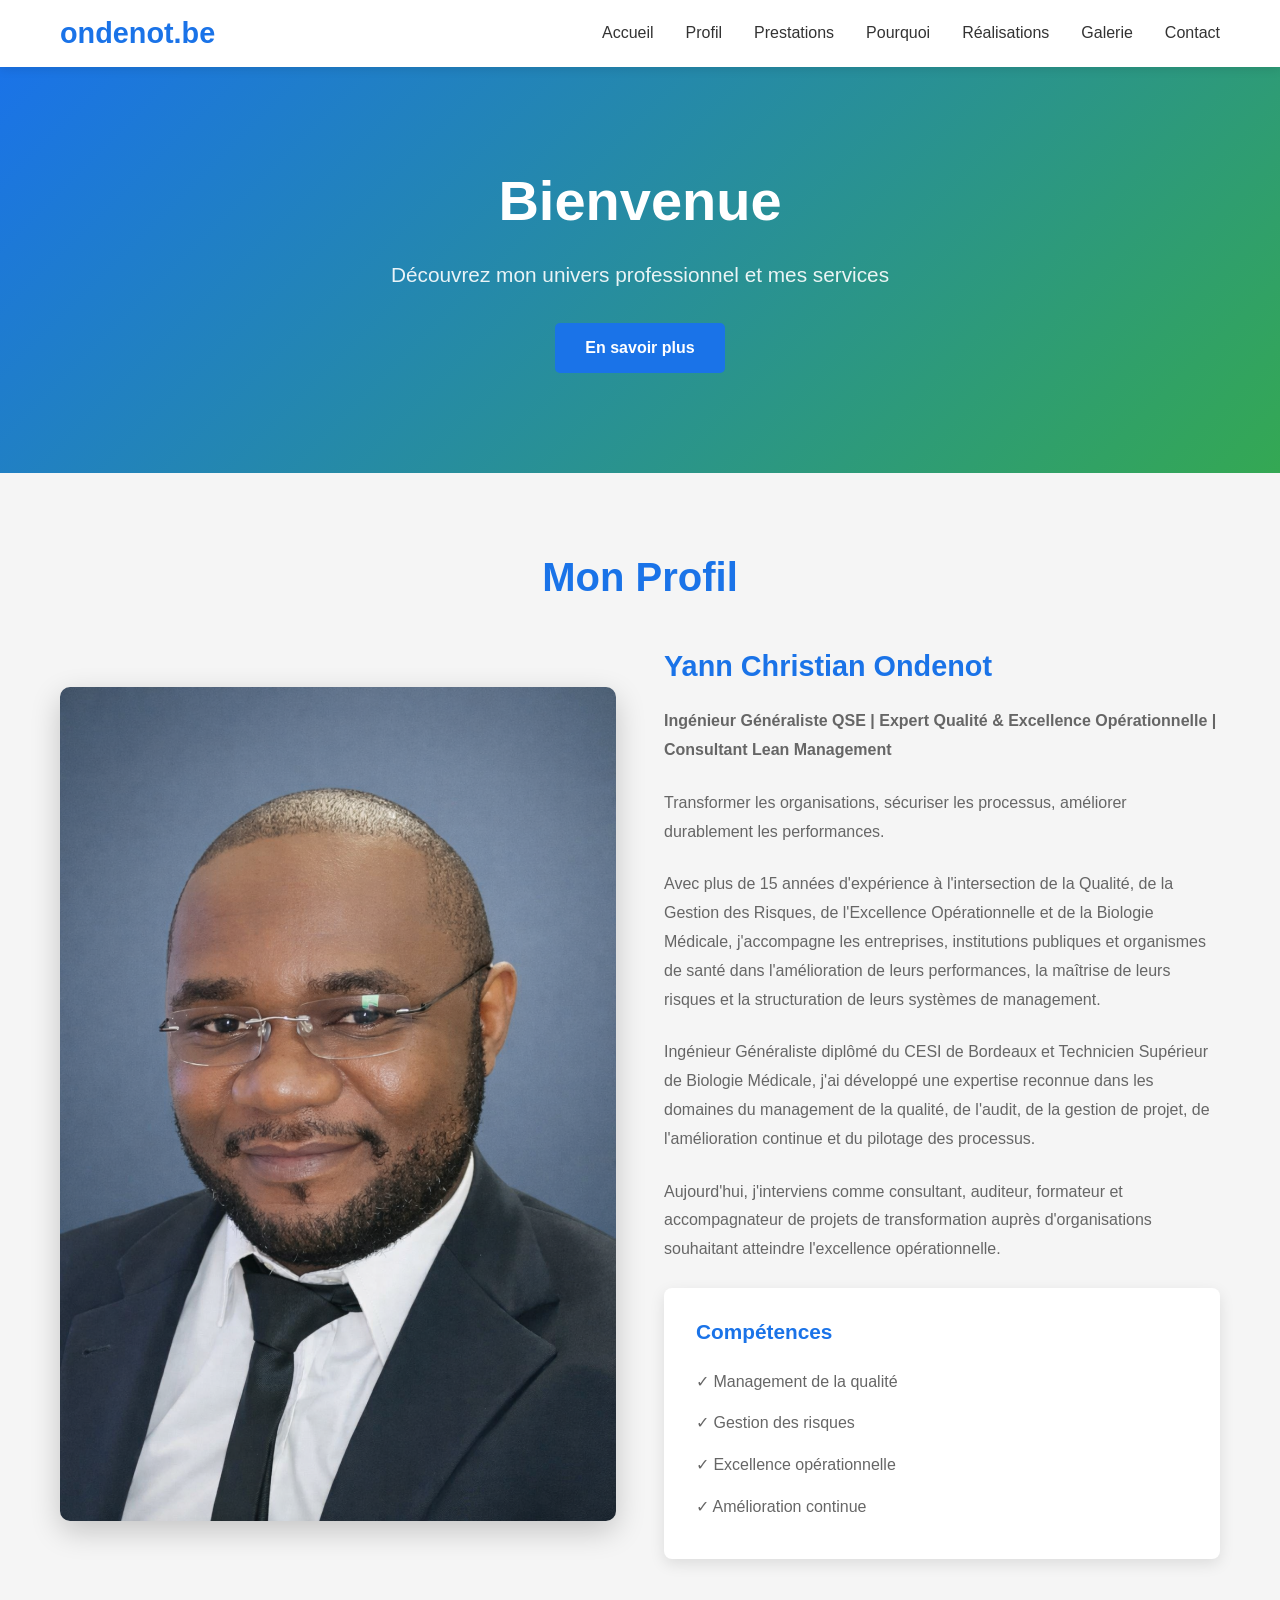
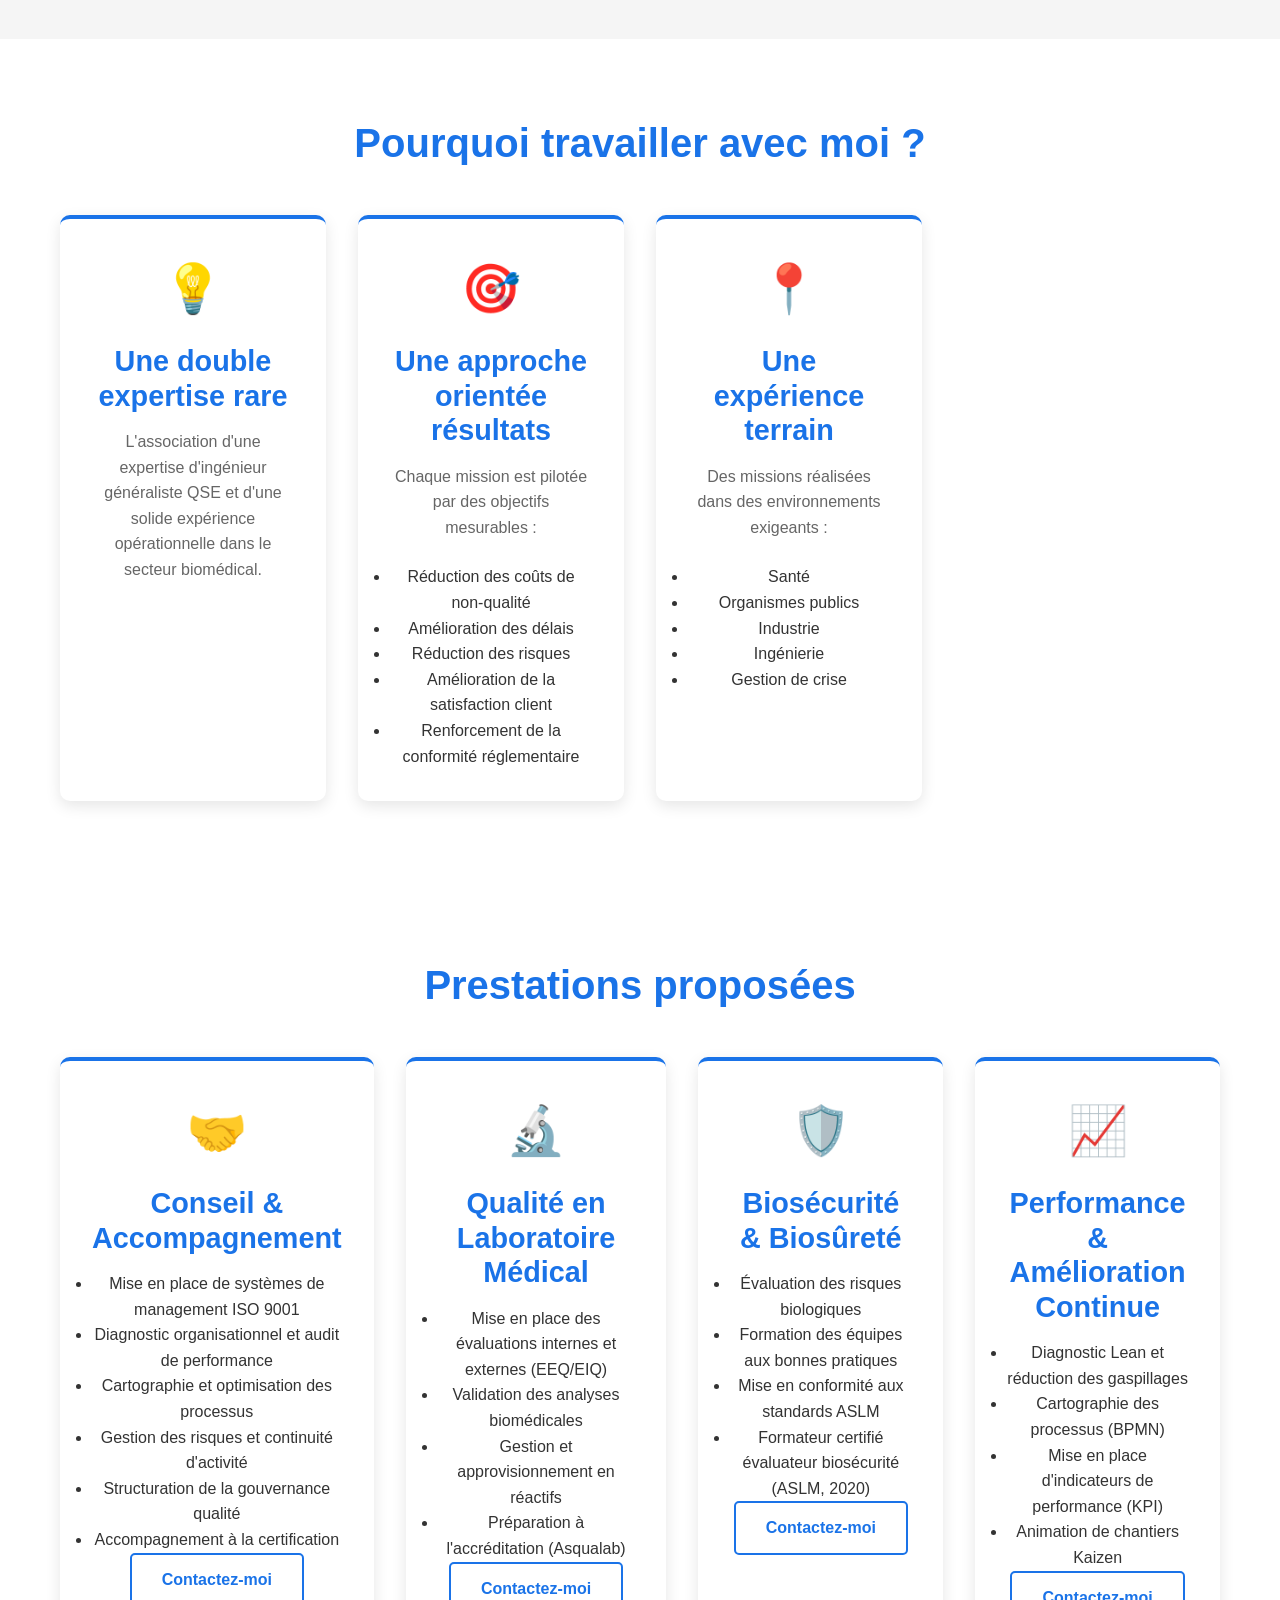
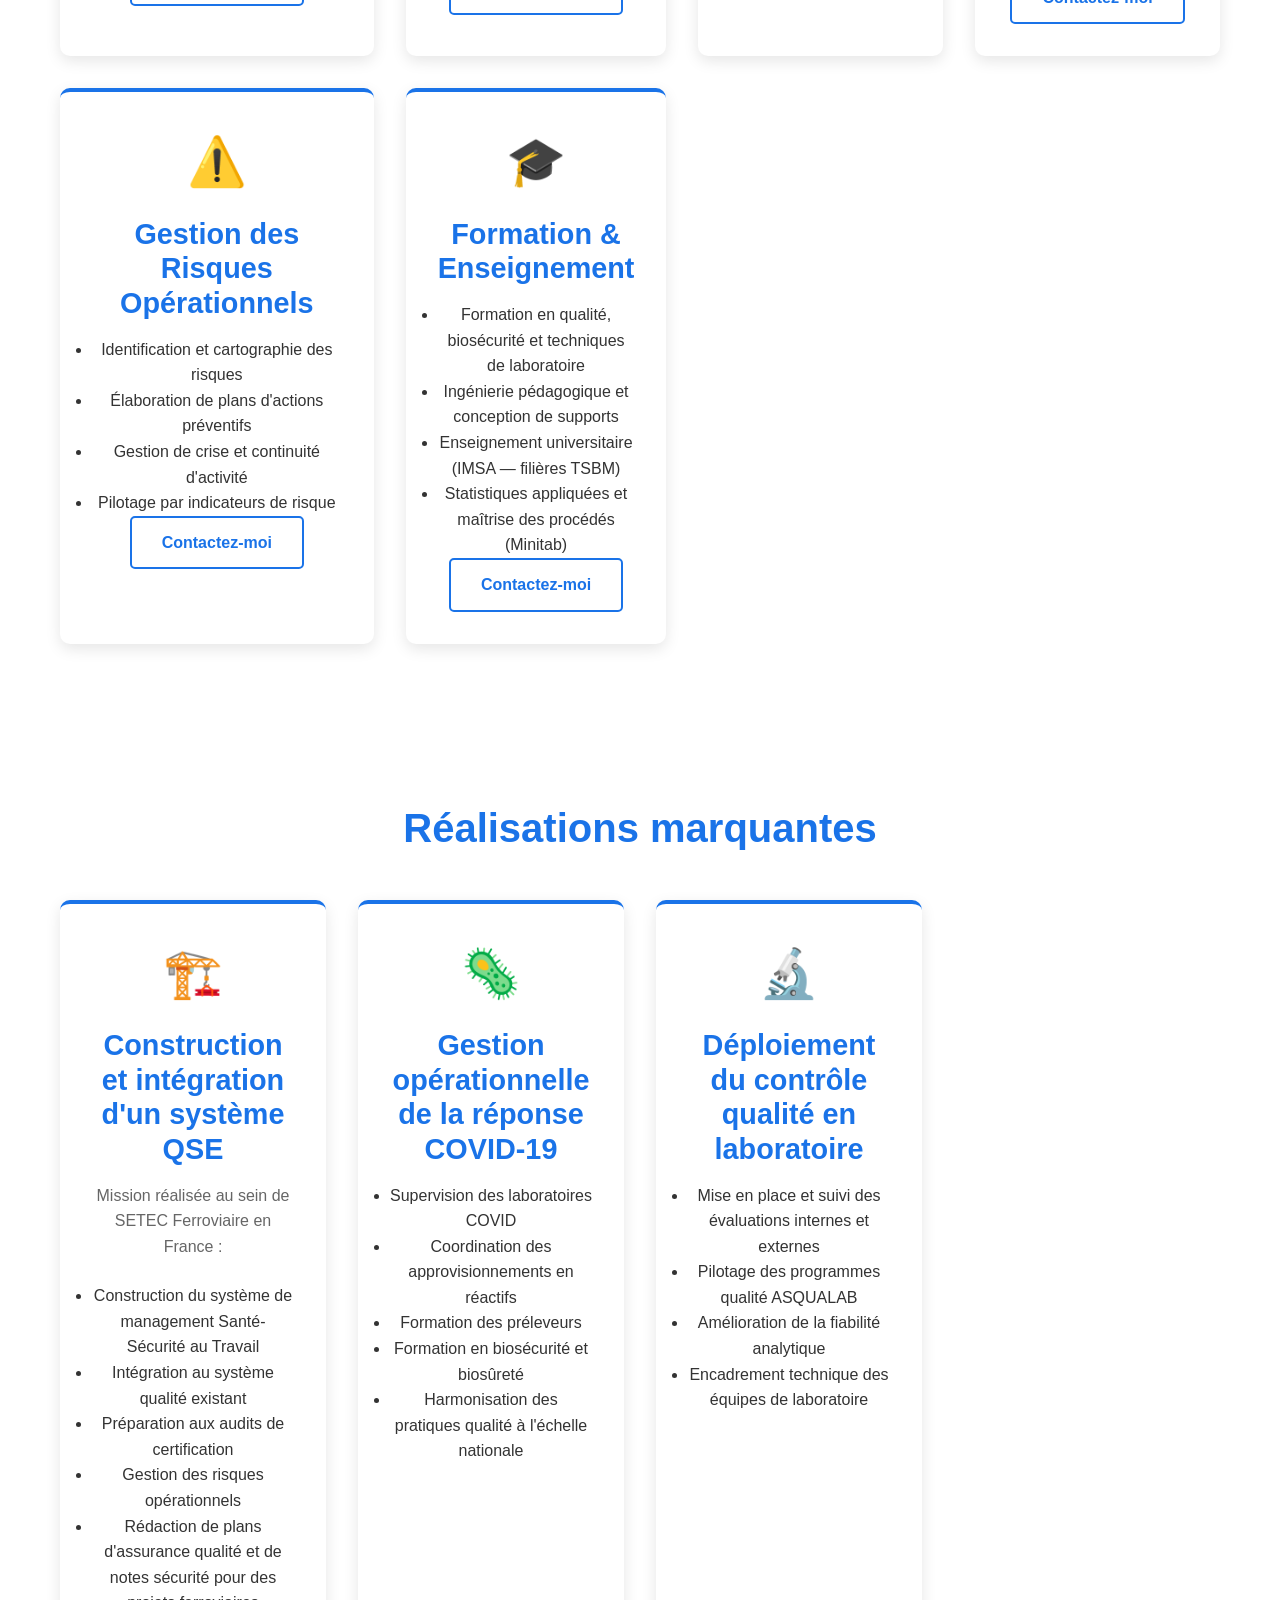
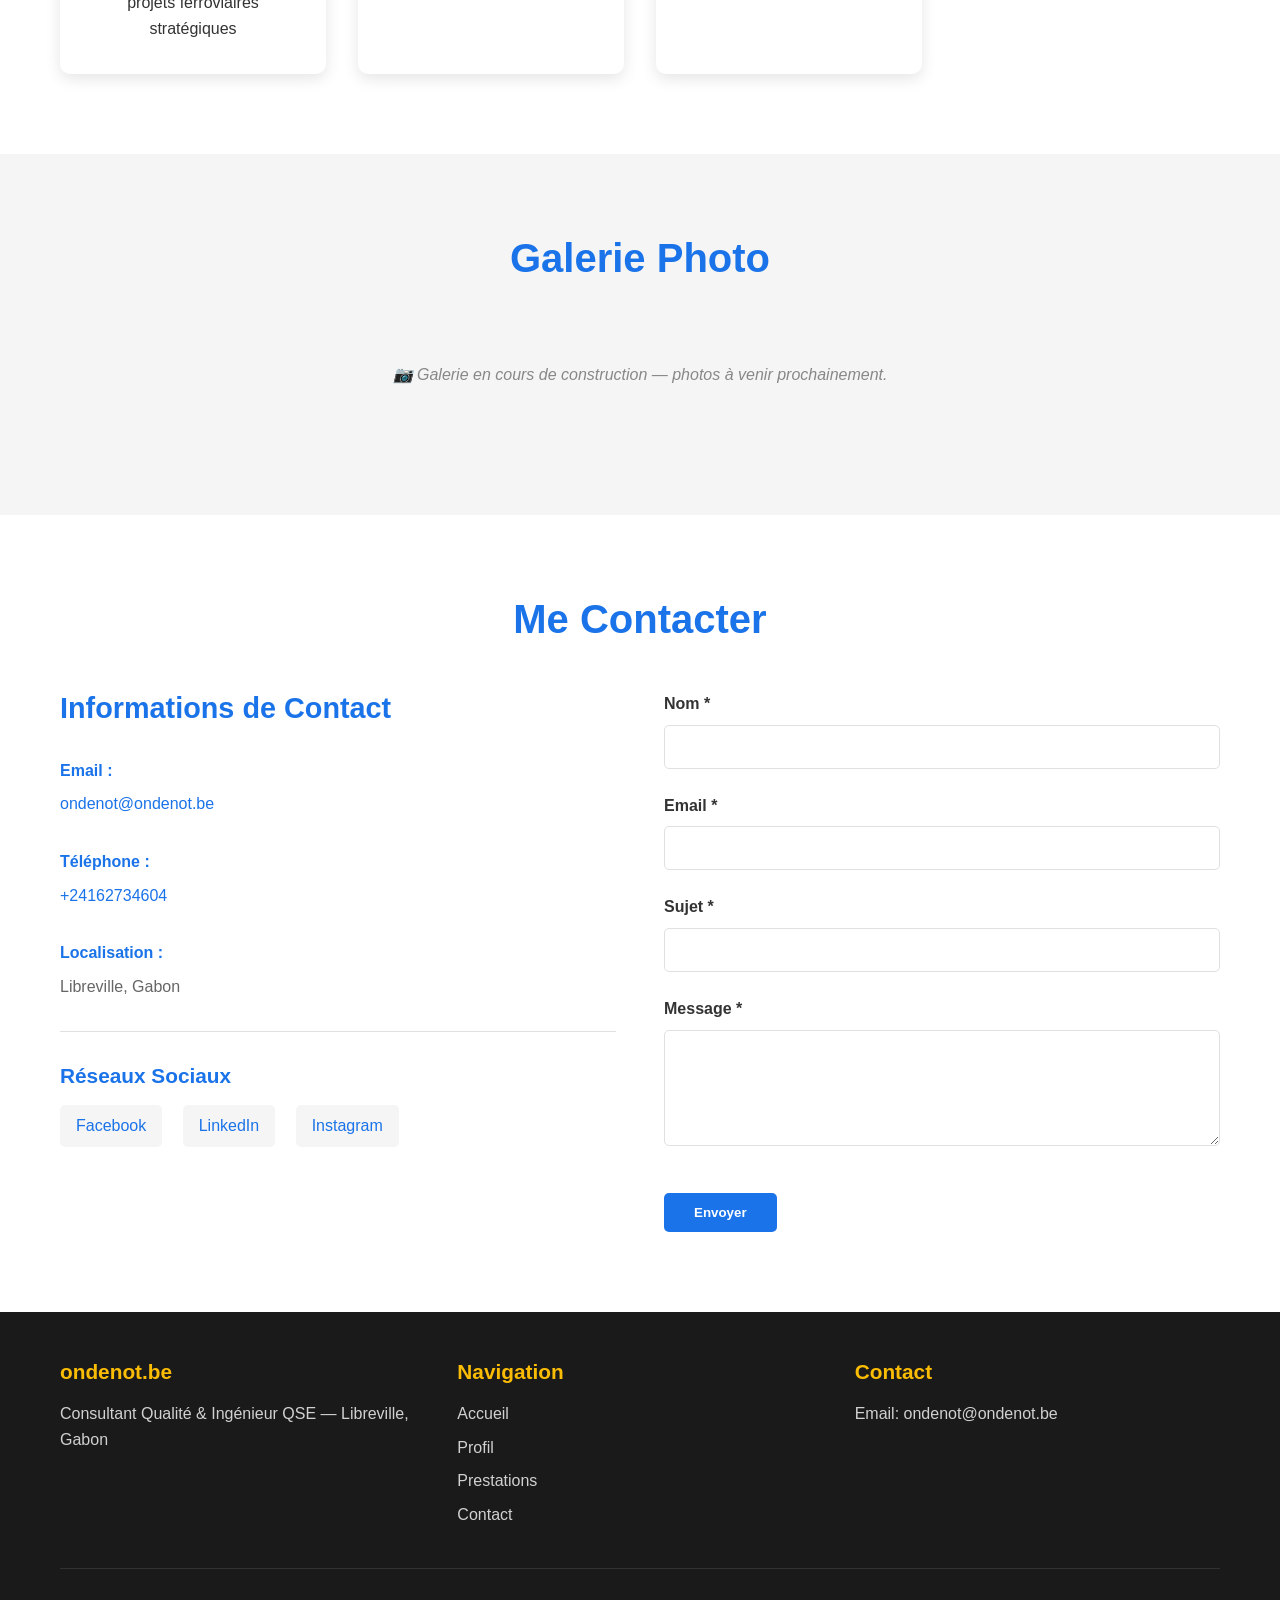
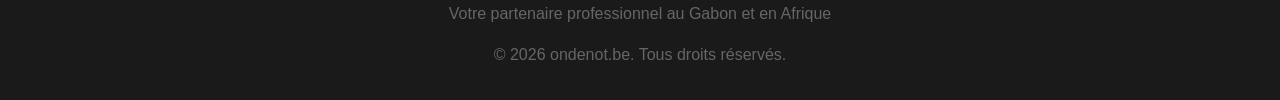
==== commit 064a1220: "Add files via upload" ====
--- a/index.html
+++ b/index.html
@@ -235,44 +235,9 @@
     <section id="galerie" class="galerie">
         <div class="container">
             <h2 class="section-title">Galerie Photo</h2>
-            <div class="gallery-grid">
-                <div class="gallery-item">
-                    <img src="assets/gallery/photo-1.jpg" alt="Photo galerie 1" class="image-placeholder-gallery">
-                    <div class="overlay">
-                        <span>Photo 1</span>
-                    </div>
-                </div>
-                <div class="gallery-item">
-                    <img src="assets/gallery/photo-2.jpg" alt="Photo galerie 2" class="image-placeholder-gallery">
-                    <div class="overlay">
-                        <span>Photo 2</span>
-                    </div>
-                </div>
-                <div class="gallery-item">
-                    <img src="assets/gallery/photo-3.jpg" alt="Photo galerie 3" class="image-placeholder-gallery">
-                    <div class="overlay">
-                        <span>Photo 3</span>
-                    </div>
-                </div>
-                <div class="gallery-item">
-                    <img src="assets/gallery/photo-4.jpg" alt="Photo galerie 4" class="image-placeholder-gallery">
-                    <div class="overlay">
-                        <span>Photo 4</span>
-                    </div>
-                </div>
-                <div class="gallery-item">
-                    <img src="assets/gallery/photo-5.jpg" alt="Photo galerie 5" class="image-placeholder-gallery">
-                    <div class="overlay">
-                        <span>Photo 5</span>
-                    </div>
-                </div>
-                <div class="gallery-item">
-                    <img src="assets/gallery/photo-6.jpg" alt="Photo galerie 6" class="image-placeholder-gallery">
-                    <div class="overlay">
-                        <span>Photo 6</span>
-                    </div>
-                </div>
-            </div>
+            <p style="text-align:center; color:#888; font-style:italic; padding: 2rem 0;">
+                📷 Galerie en cours de construction — photos à venir prochainement.
+            </p>
         </div>
     </section>
 
@@ -293,7 +258,7 @@
                     </div>
                     <div class="info-item">
                         <strong>Localisation :</strong>
-                        <p>Libreville</p>
+                        <p>Libreville, Gabon</p>
                     </div>
                     <div class="social-links">
                         <h4>Réseaux Sociaux</h4>
@@ -331,7 +296,7 @@
             <div class="footer-content">
                 <div class="footer-section">
                     <h4>ondenot.be</h4>
-                    <p>Votre partenaire professionnel en Belgique</p>
+                    <p>Consultant Qualité & Ingénieur QSE — Libreville, Gabon</p>
                 </div>
                 <div class="footer-section">
                     <h4>Navigation</h4>
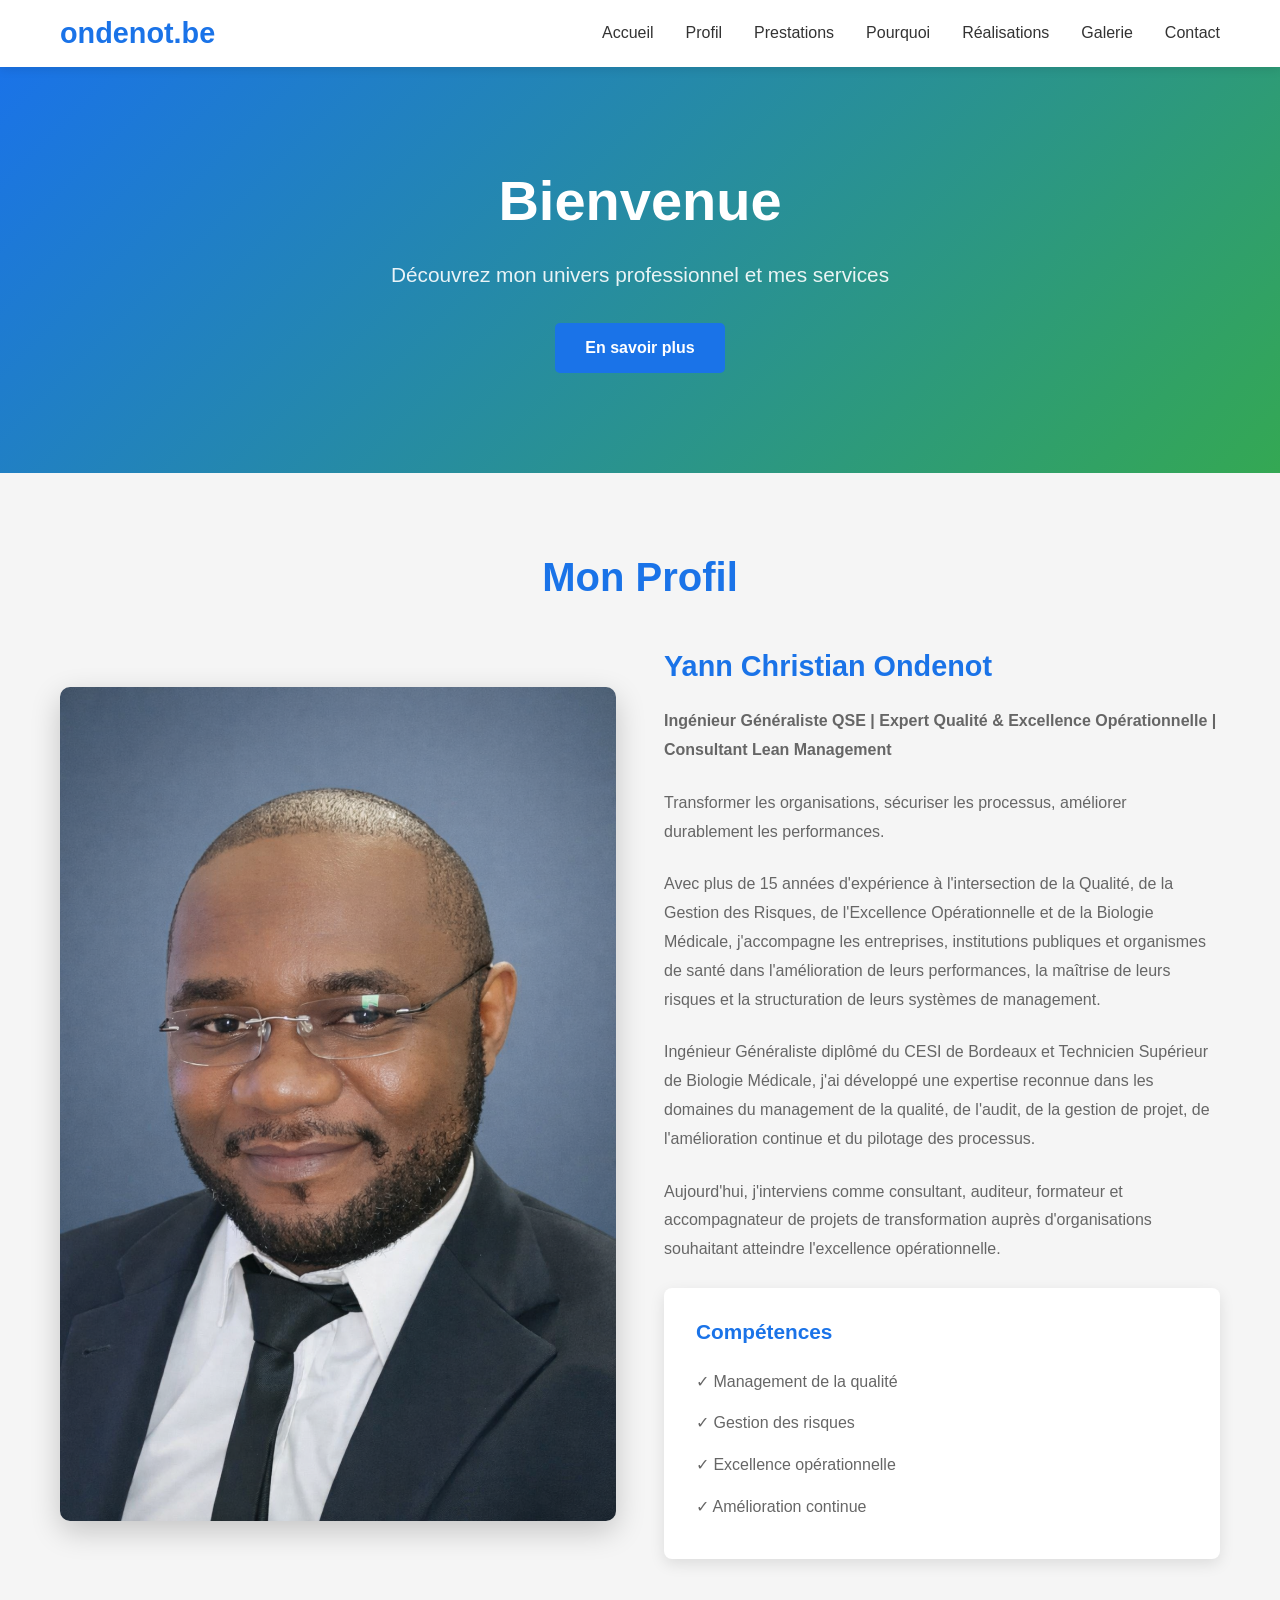
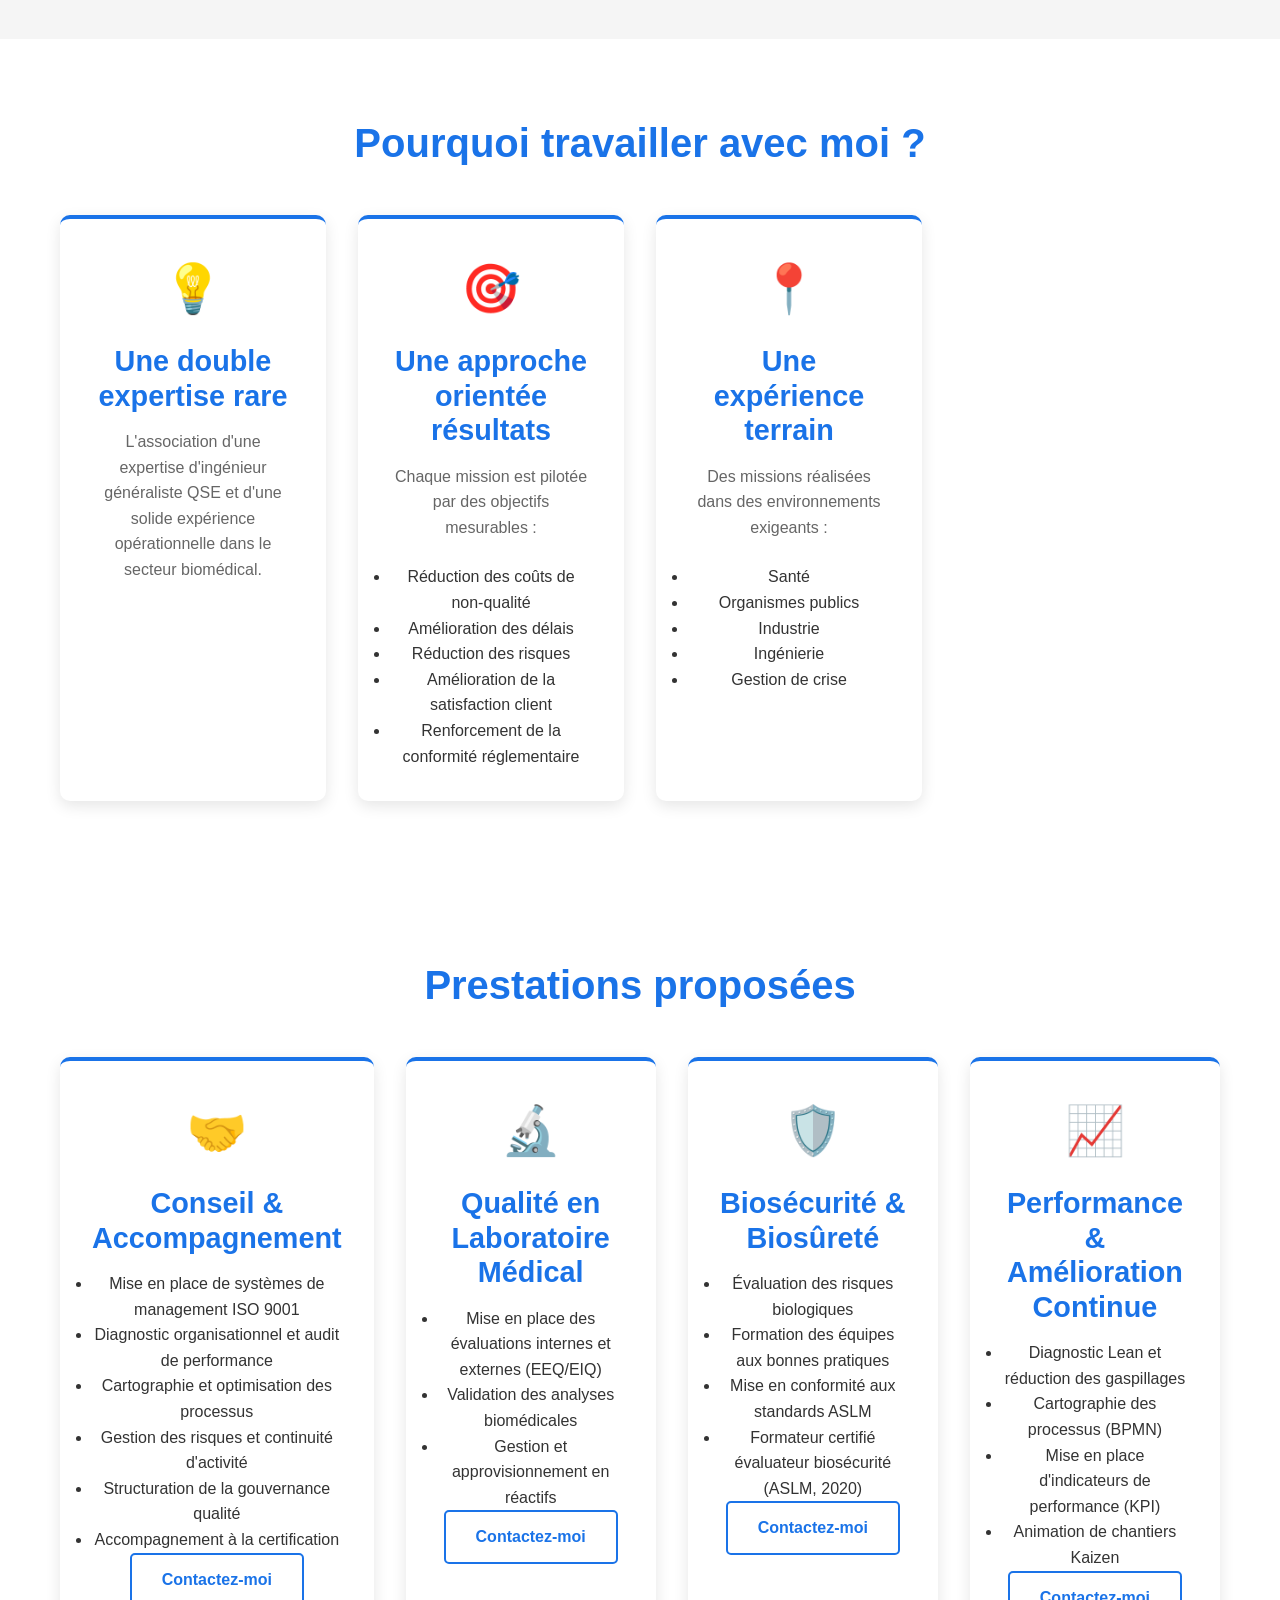
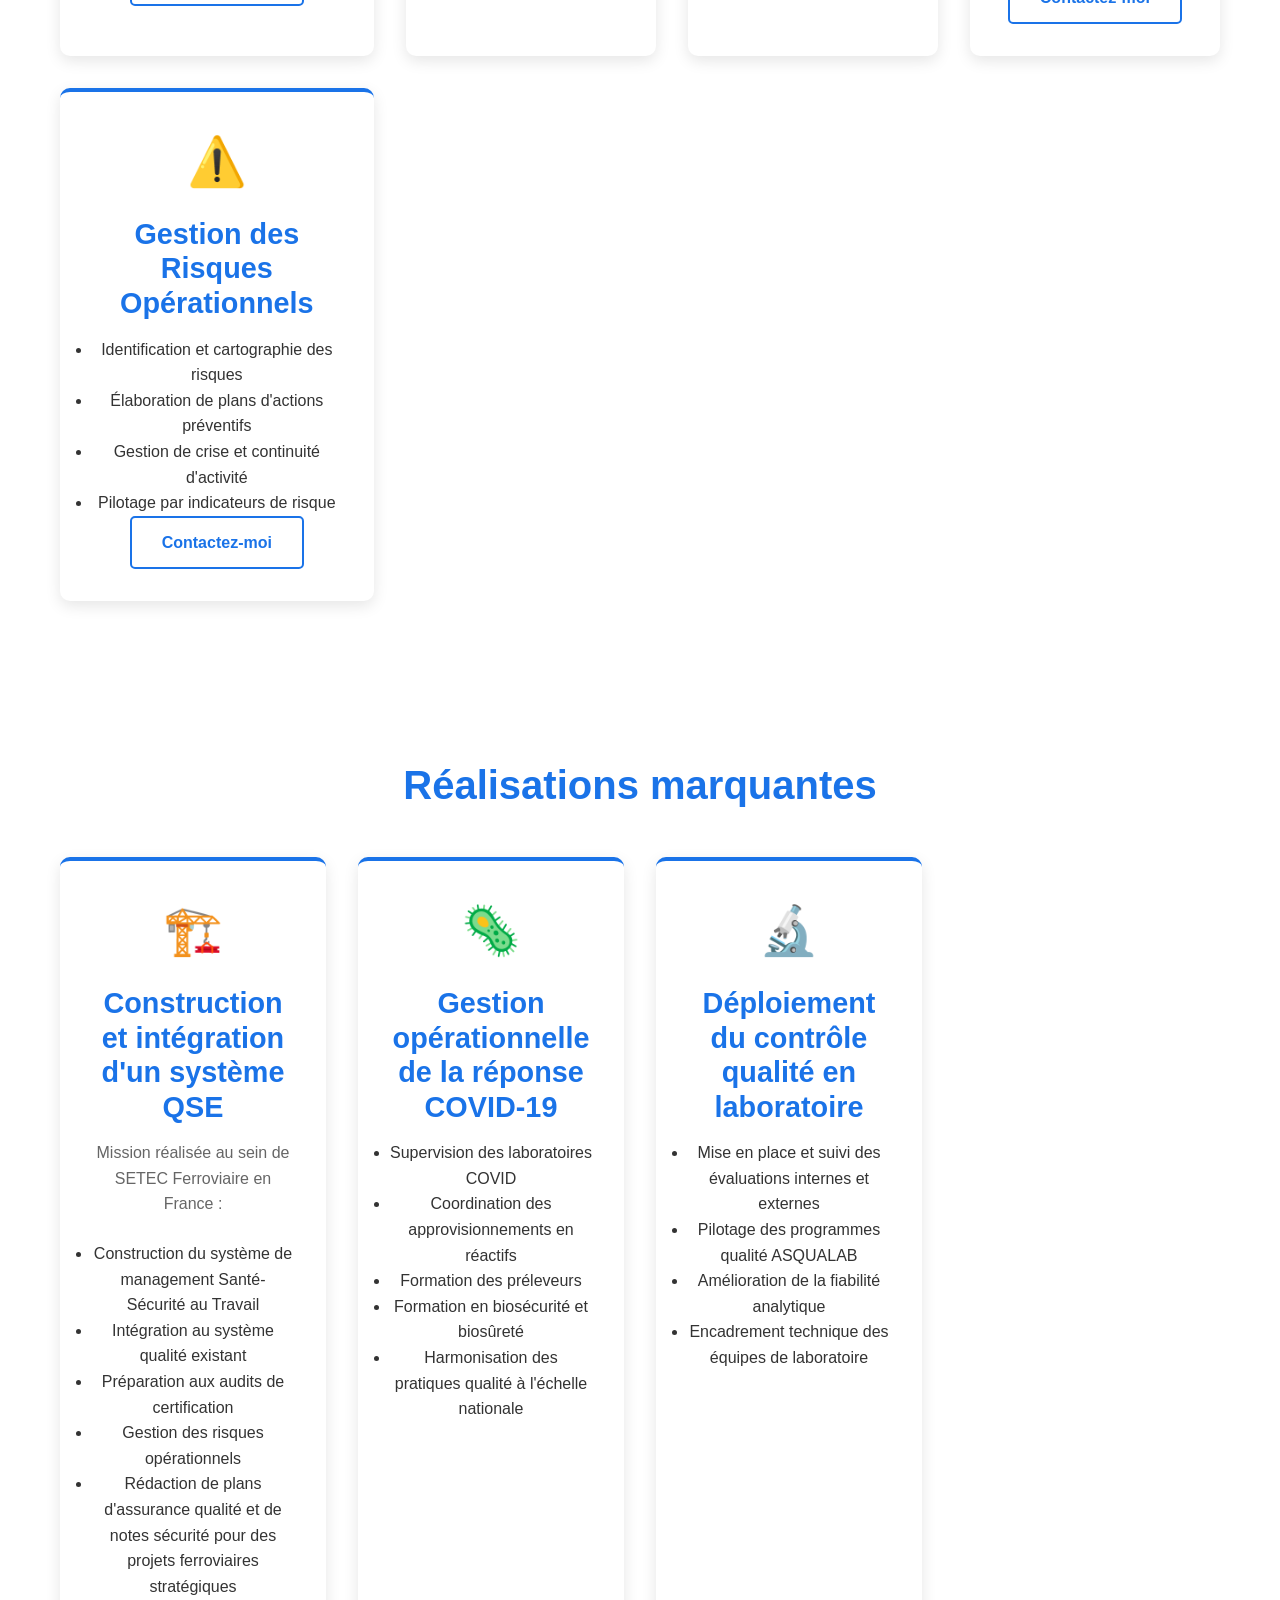
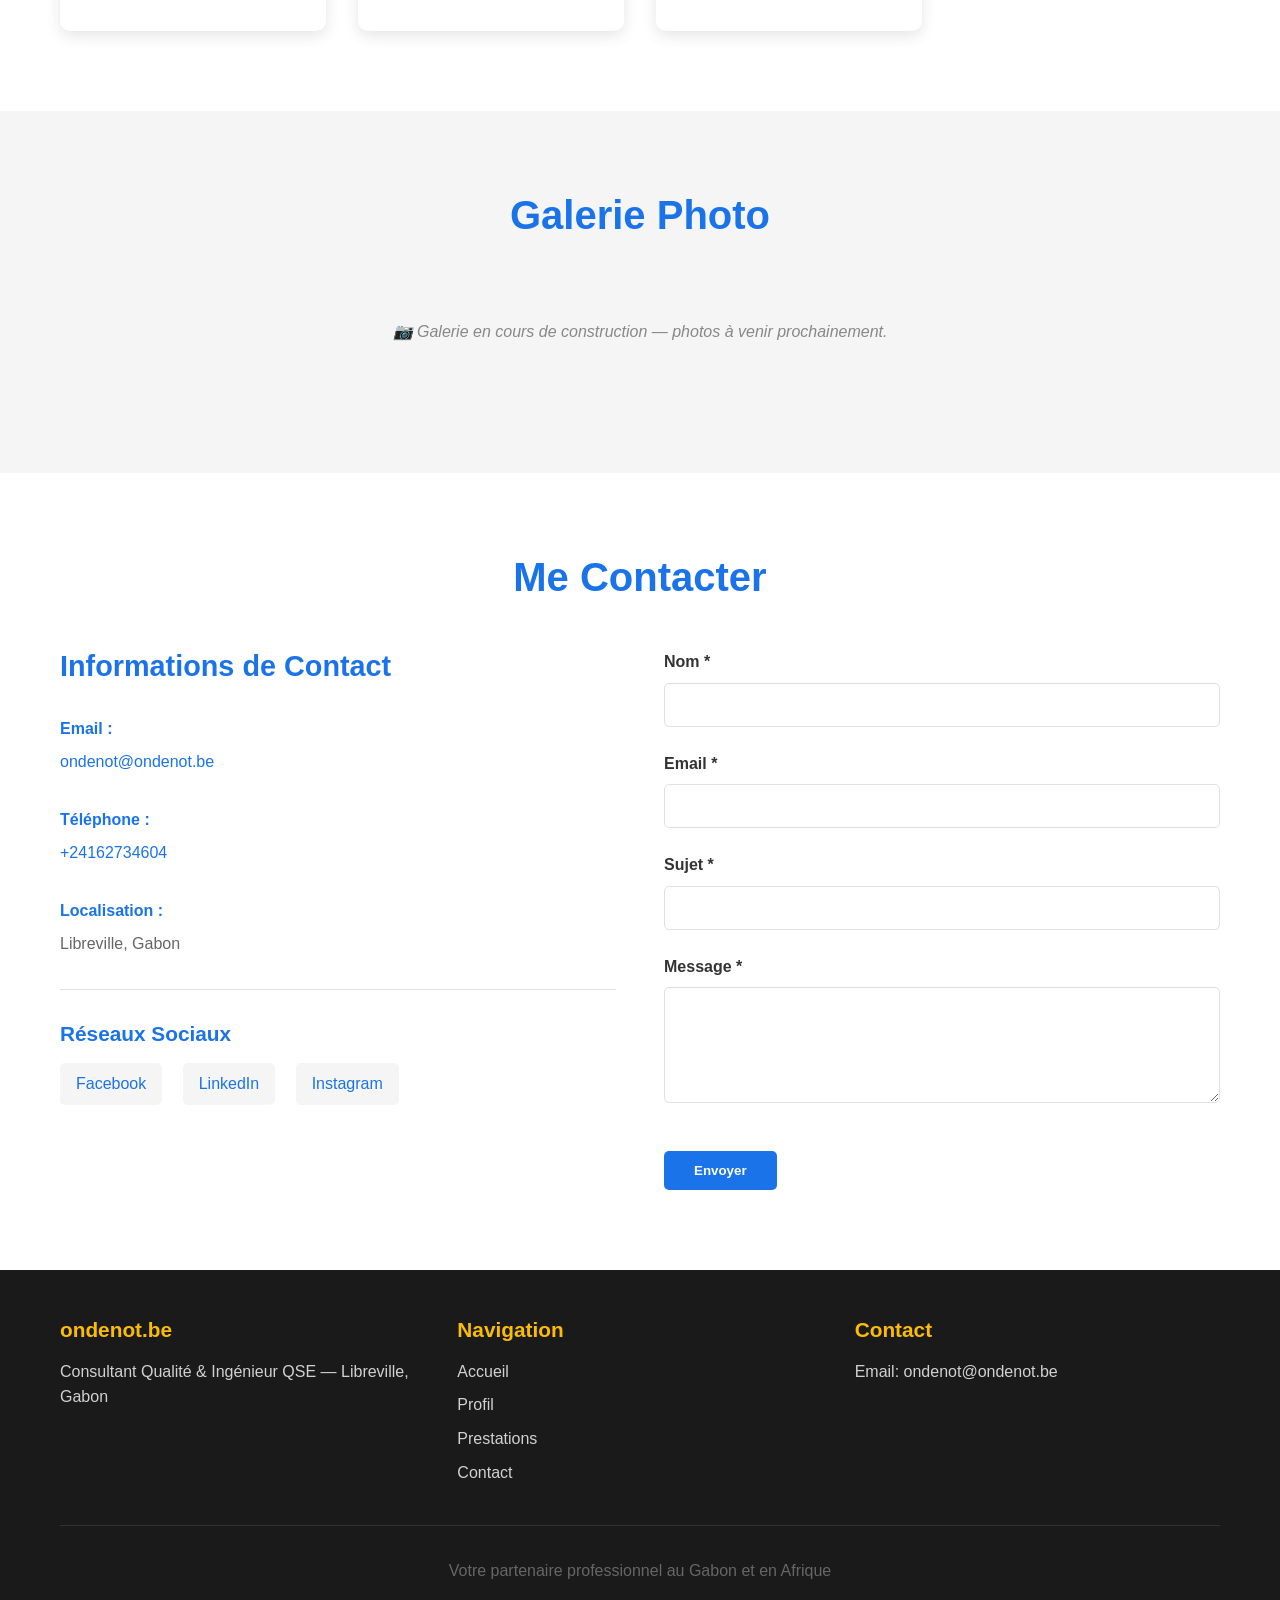
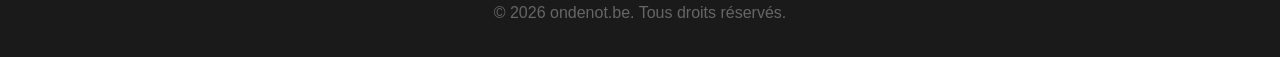
==== commit e72f8a29: "Add files via upload" ====
--- a/index.html
+++ b/index.html
@@ -137,7 +137,6 @@
                         <li>Mise en place des évaluations internes et externes (EEQ/EIQ)</li>
                         <li>Validation des analyses biomédicales</li>
                         <li>Gestion et approvisionnement en réactifs</li>
-                        <li>Préparation à l'accréditation (Asqualab)</li>
                     </ul>
                     <a href="#contact" class="btn btn-secondary">Contactez-moi</a>
                 </div>
@@ -171,17 +170,6 @@
                         <li>Élaboration de plans d'actions préventifs</li>
                         <li>Gestion de crise et continuité d'activité</li>
                         <li>Pilotage par indicateurs de risque</li>
-                    </ul>
-                    <a href="#contact" class="btn btn-secondary">Contactez-moi</a>
-                </div>
-                <div class="prestation-card">
-                    <div class="card-icon">🎓</div>
-                    <h3>Formation & Enseignement</h3>
-                    <ul>
-                        <li>Formation en qualité, biosécurité et techniques de laboratoire</li>
-                        <li>Ingénierie pédagogique et conception de supports</li>
-                        <li>Enseignement universitaire (IMSA — filières TSBM)</li>
-                        <li>Statistiques appliquées et maîtrise des procédés (Minitab)</li>
                     </ul>
                     <a href="#contact" class="btn btn-secondary">Contactez-moi</a>
                 </div>
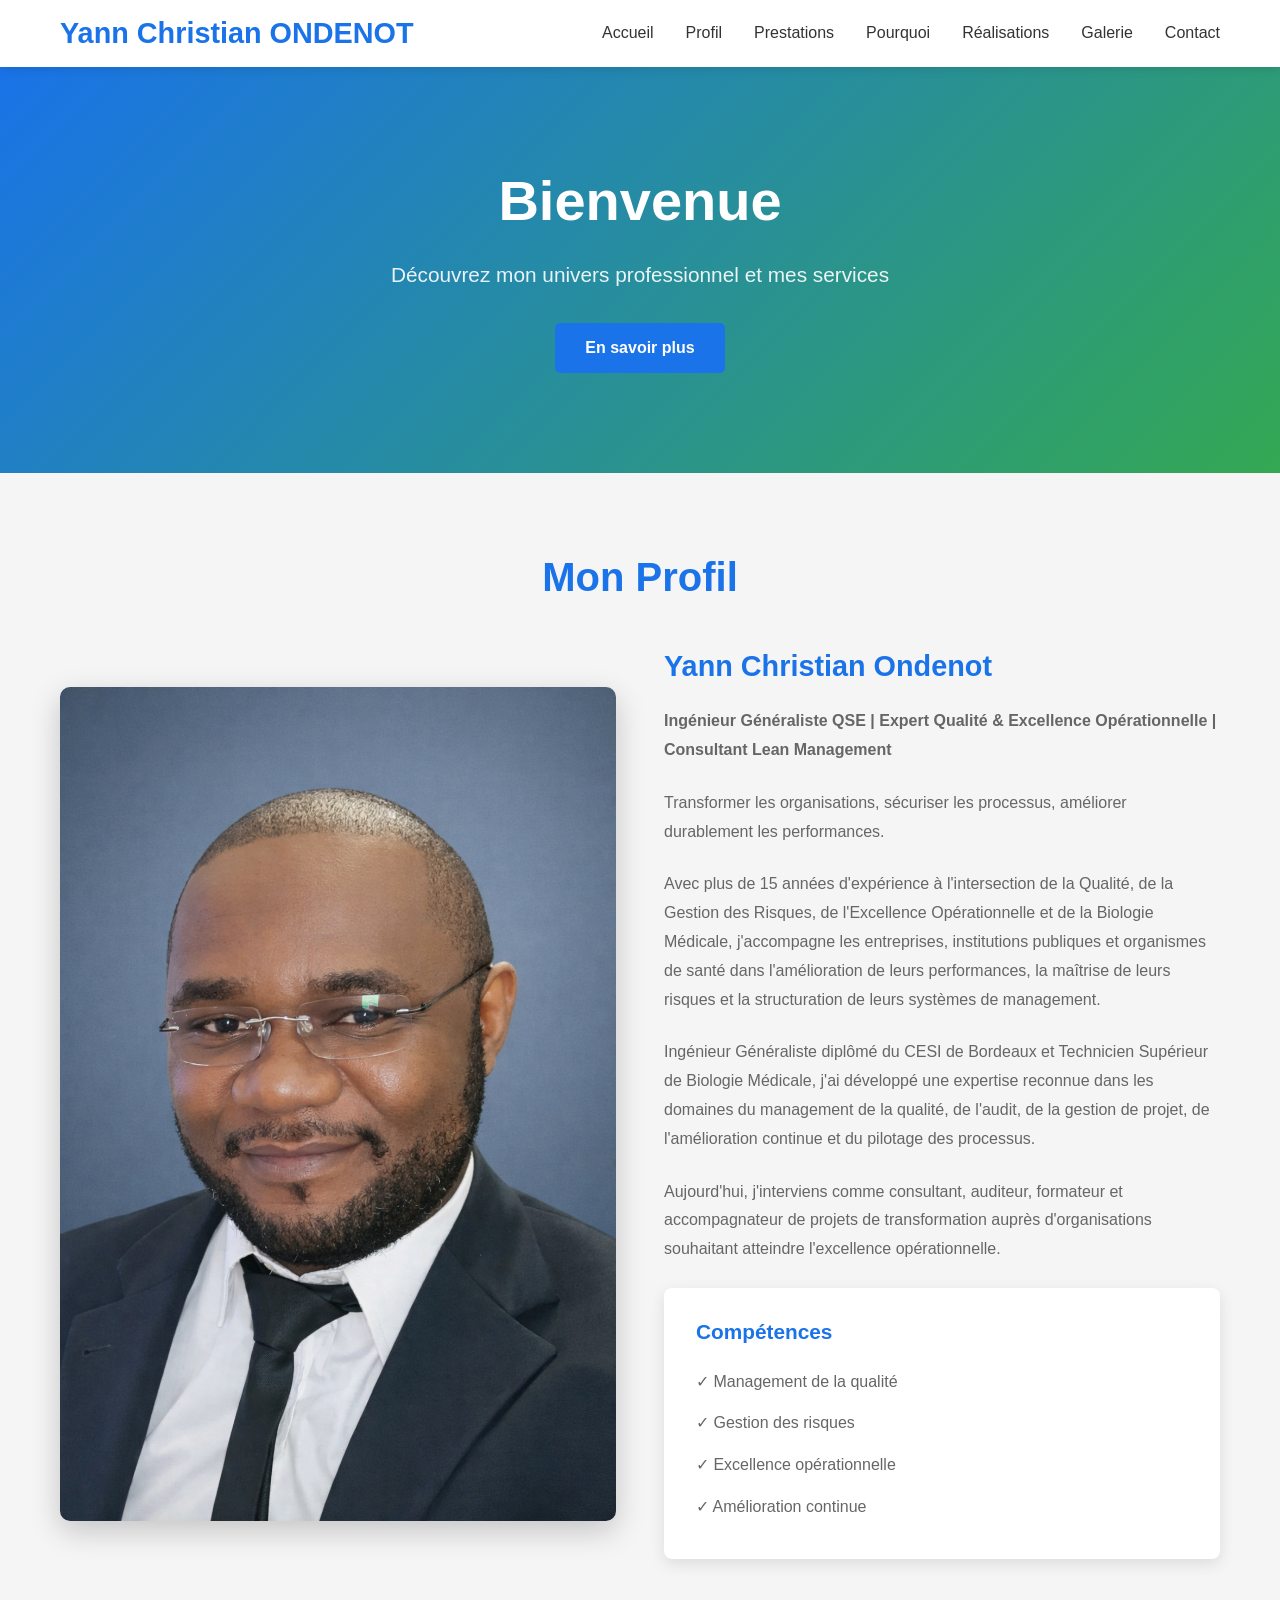
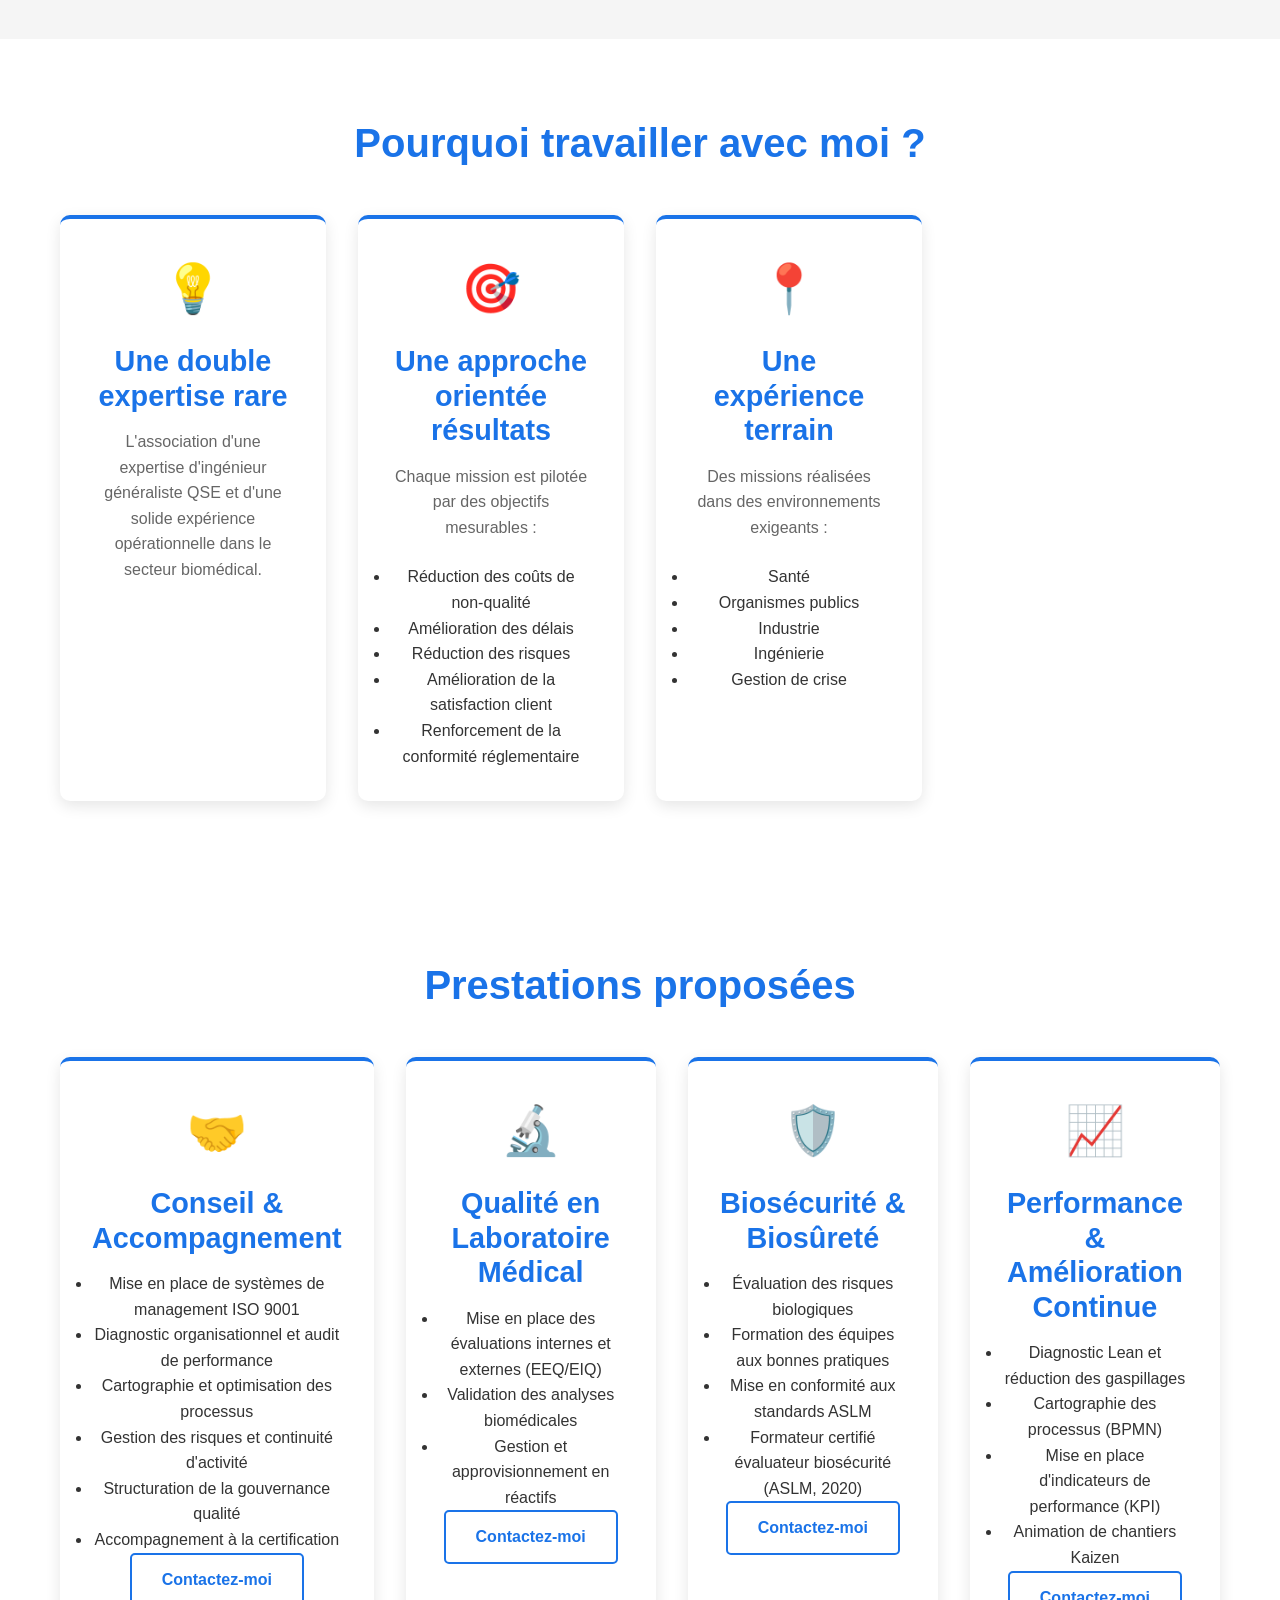
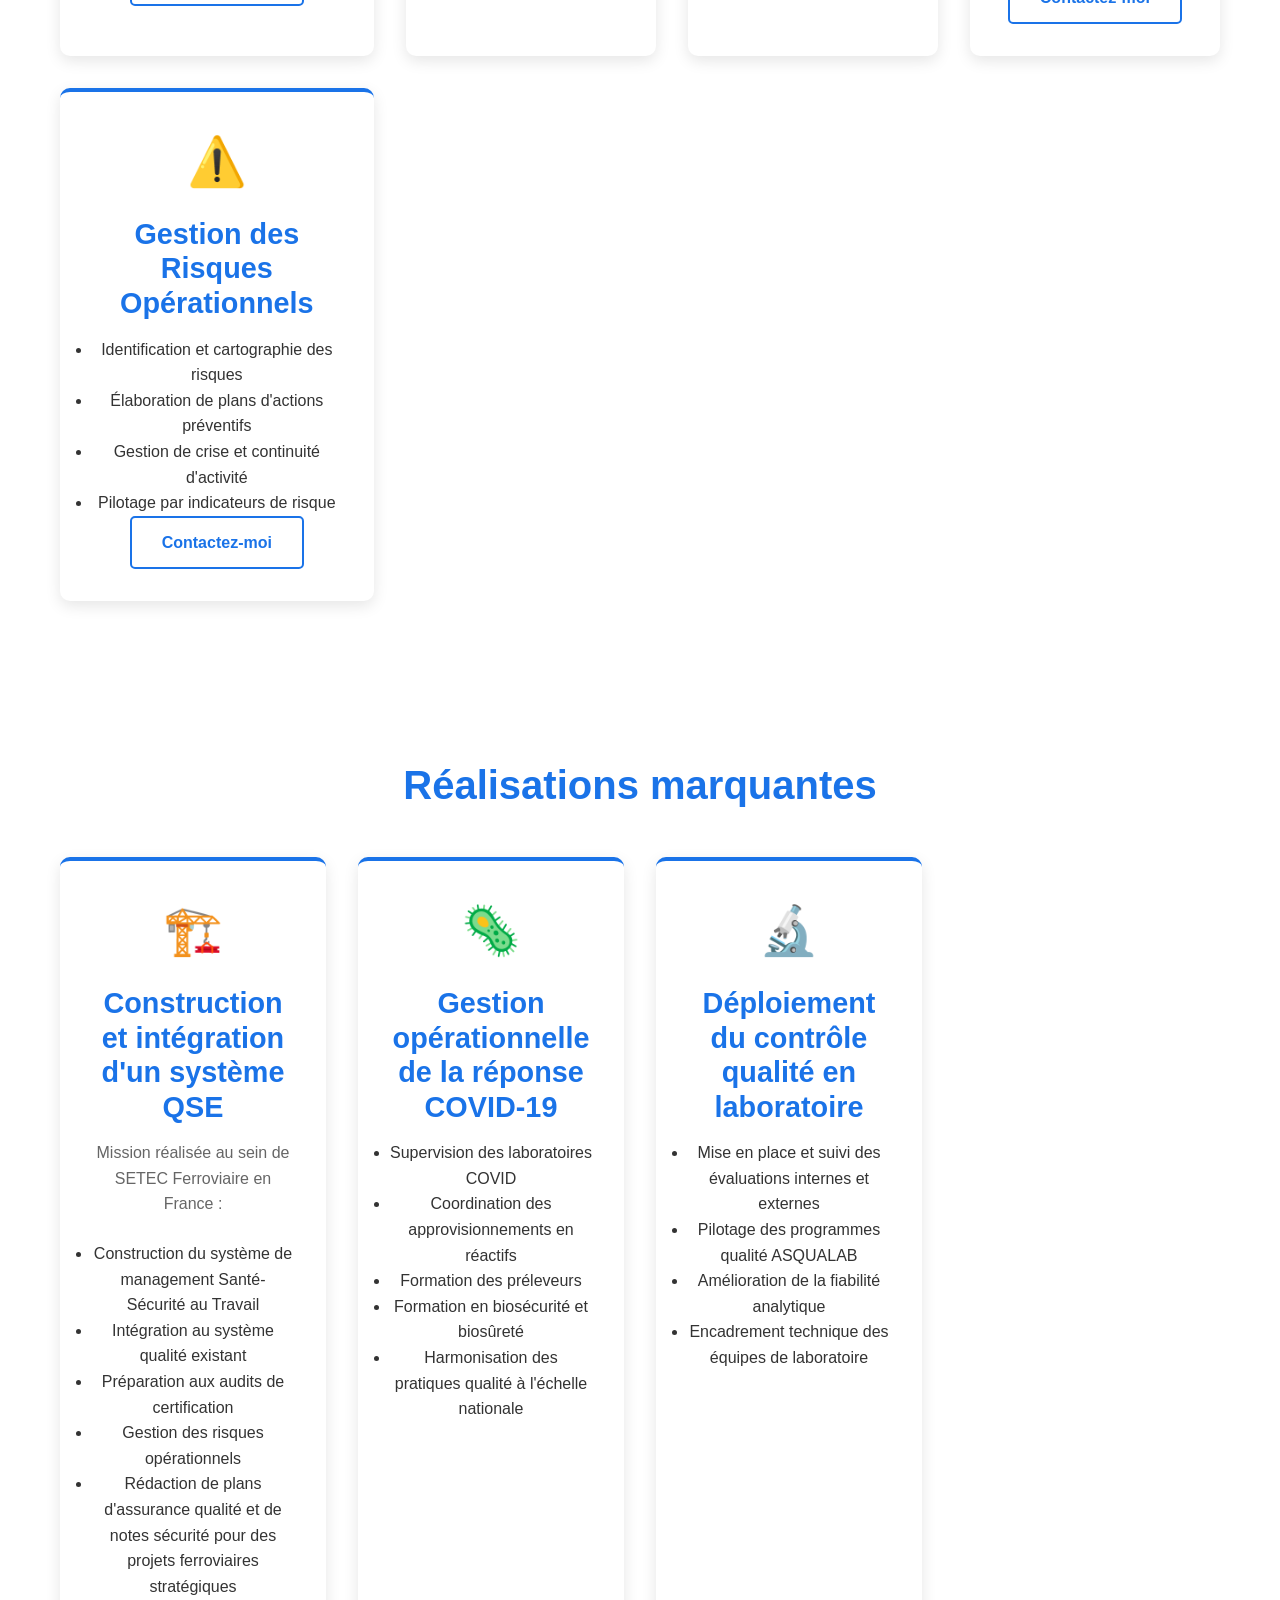
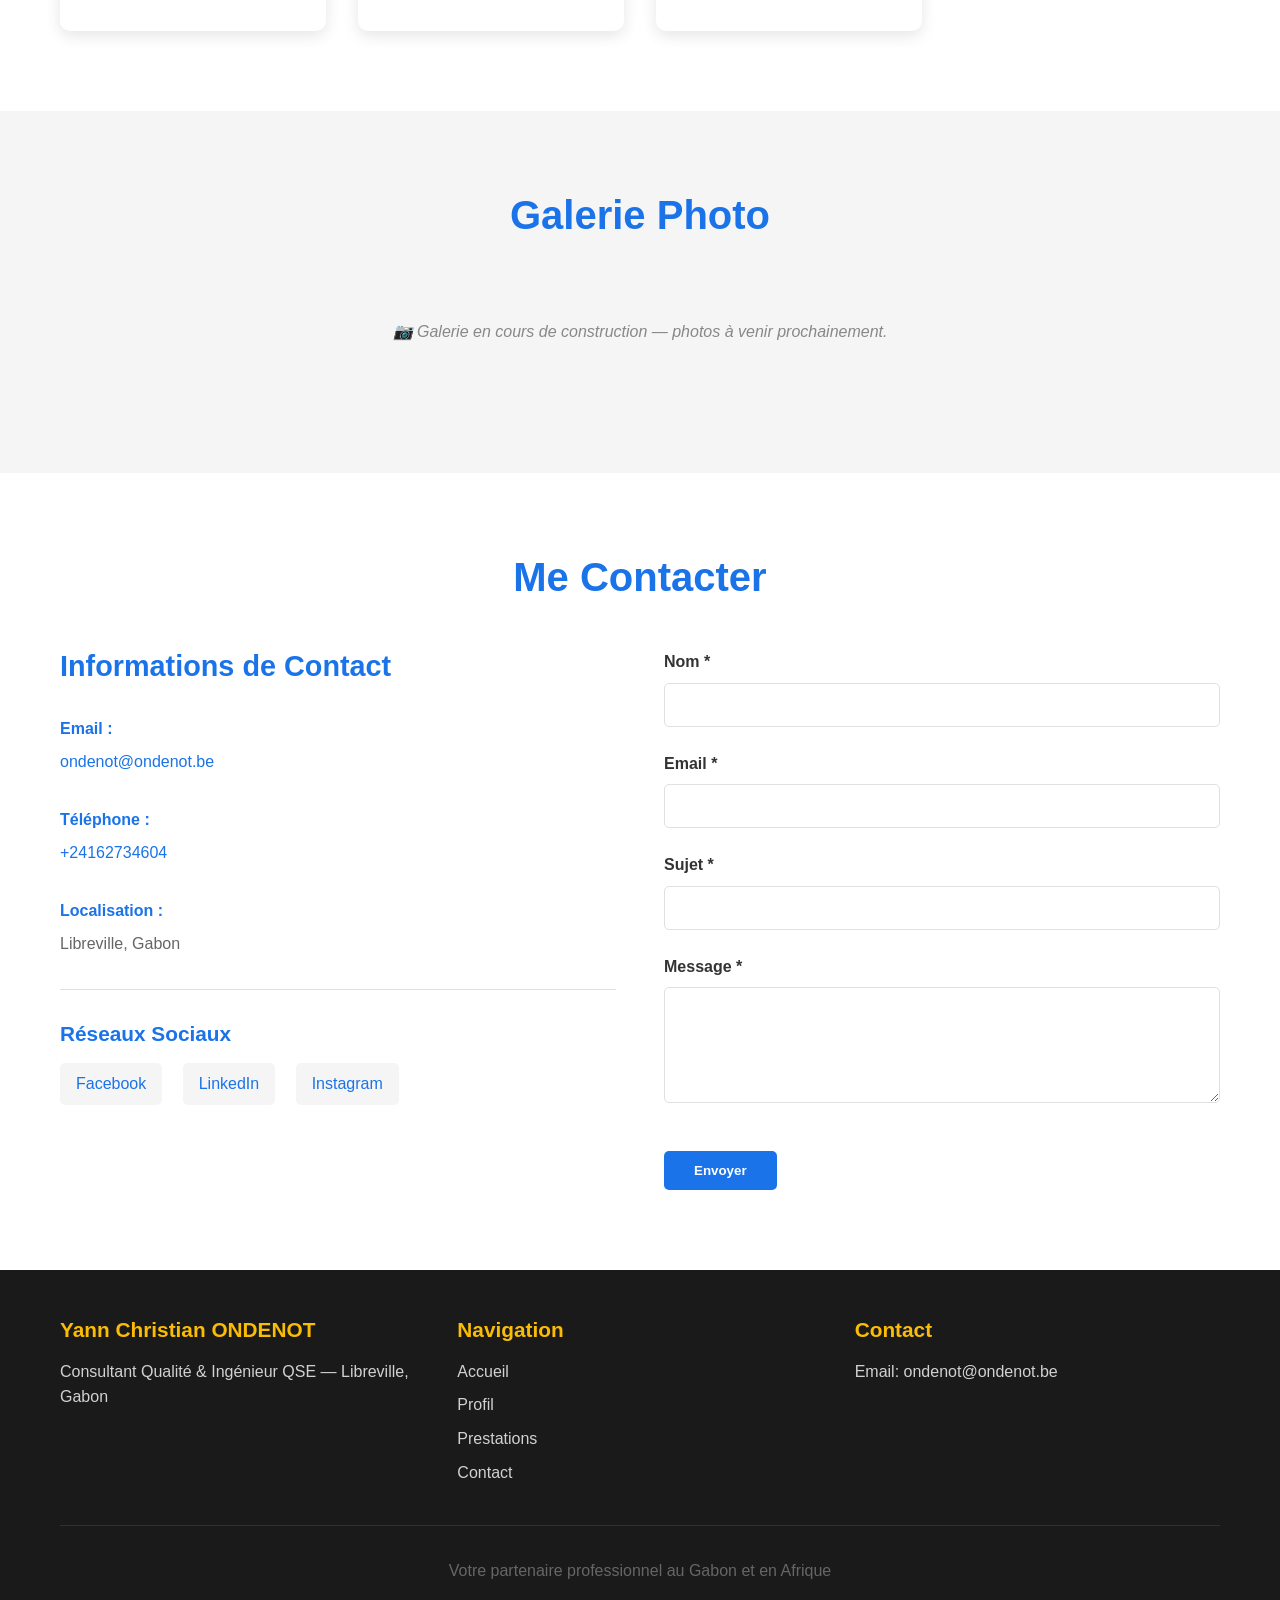
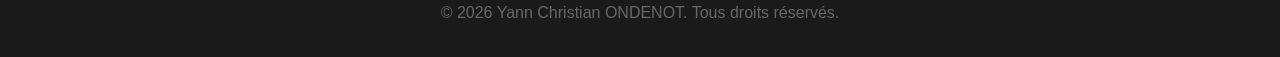
==== commit 620156c1: "Add files via upload" ====
--- a/index.html
+++ b/index.html
@@ -3,8 +3,70 @@
 <head>
     <meta charset="UTF-8">
     <meta name="viewport" content="width=device-width, initial-scale=1.0">
-    <meta name="description" content="ondenot.be - Découvrez mon profil, mes prestations et galerie photo">
-    <title>ondenot.be - Profil & Prestations</title>
+
+    <!-- SEO Principal -->
+    <title>Yann Christian Ondenot | Consultant QSE Gabon · Audit Qualité · Lean Management Afrique</title>
+    <meta name="description" content="Consultant QSE Gabon et expert ISO 9001 Afrique. Spécialiste en audit qualité Gabon, Lean Management Afrique, gestion des risques opérationnels, biosécurité laboratoire et formation qualité Gabon. 15 ans d'expérience — Libreville, Gabon.">
+    <meta name="keywords" content="consultant QSE Gabon, consultant ISO 9001 Afrique, audit qualité Gabon, Lean Management Afrique, gestion des risques opérationnels, biosécurité laboratoire, formation qualité Gabon, ingénieur QSE Libreville, amélioration continue Afrique francophone, certification ISO Gabon, consultant qualité Afrique centrale">
+    <meta name="author" content="Yann Christian Ondenot">
+    <meta name="robots" content="index, follow">
+    <meta name="language" content="French">
+    <meta name="geo.region" content="GA">
+    <meta name="geo.placename" content="Libreville, Gabon">
+    <meta name="google-site-verification" content="googleb0f08dc01581ad86" />
+
+    <!-- Open Graph (aperçu LinkedIn, WhatsApp, Facebook) -->
+    <meta property="og:type" content="website">
+    <meta property="og:url" content="https://ondenot-newcrew.github.io/ondenot/">
+    <meta property="og:title" content="Yann Christian Ondenot | Consultant QSE Gabon · ISO 9001 · Lean Management Afrique">
+    <meta property="og:description" content="Consultant QSE Gabon, expert audit qualité, Lean Management Afrique, biosécurité laboratoire et formation qualité. 15 ans d'expérience en Afrique francophone.">
+    <meta property="og:locale" content="fr_GA">
+    <meta property="og:site_name" content="Yann Christian ONDENOT">
+
+    <!-- Twitter Card -->
+    <meta name="twitter:card" content="summary">
+    <meta name="twitter:title" content="Yann Christian Ondenot | Consultant QSE Gabon">
+    <meta name="twitter:description" content="Expert ISO 9001 Afrique, audit qualité Gabon, Lean Management, biosécurité laboratoire et formation qualité Gabon.">
+
+    <!-- Données structurées Schema.org (Google comprend ton métier) -->
+    <script type="application/ld+json">
+    {
+      "@context": "https://schema.org",
+      "@type": "ProfessionalService",
+      "name": "Yann Christian Ondenot — Consultant QSE",
+      "description": "Consultant QSE Gabon, expert ISO 9001 Afrique, audit qualité, Lean Management Afrique, gestion des risques opérationnels, biosécurité laboratoire, formation qualité Gabon.",
+      "url": "https://ondenot-newcrew.github.io/ondenot/",
+      "email": "ondenot@ondenot.be",
+      "telephone": "+24162734604",
+      "founder": {
+        "@type": "Person",
+        "name": "Yann Christian Ondenot",
+        "jobTitle": "Consultant QSE · Ingénieur Généraliste · Auditeur ISO 9001",
+        "sameAs": "https://www.linkedin.com/in/ondenotyann"
+      },
+      "areaServed": [
+        "Gabon", "Afrique francophone", "Afrique centrale"
+      ],
+      "serviceType": [
+        "Consultant QSE Gabon",
+        "Consultant ISO 9001 Afrique",
+        "Audit qualité Gabon",
+        "Lean Management Afrique",
+        "Gestion des risques opérationnels",
+        "Biosécurité laboratoire",
+        "Formation qualité Gabon"
+      ],
+      "address": {
+        "@type": "PostalAddress",
+        "addressLocality": "Libreville",
+        "addressCountry": "GA"
+      },
+      "sameAs": [
+        "https://www.linkedin.com/in/ondenotyann"
+      ]
+    }
+    </script>
+
     <link rel="stylesheet" href="assets/css/styles.css">
     <link rel="stylesheet" href="assets/css/responsive.css">
 </head>
@@ -14,7 +76,7 @@
         <div class="container">
             <div class="nav-wrapper">
                 <div class="logo">
-                    <h1>ondenot.be</h1>
+                    <h1>Yann Christian ONDENOT</h1>
                 </div>
                 <ul class="nav-menu">
                     <li><a href="#home" class="nav-link">Accueil</a></li>
@@ -283,7 +345,7 @@
         <div class="container">
             <div class="footer-content">
                 <div class="footer-section">
-                    <h4>ondenot.be</h4>
+                    <h4>Yann Christian ONDENOT</h4>
                     <p>Consultant Qualité & Ingénieur QSE — Libreville, Gabon</p>
                 </div>
                 <div class="footer-section">
@@ -302,7 +364,7 @@
             </div>
             <div class="footer-bottom">
                 <p>Votre partenaire professionnel au Gabon et en Afrique</p>
-                <p>&copy; 2026 ondenot.be. Tous droits réservés.</p>
+                <p>&copy; 2026 Yann Christian ONDENOT. Tous droits réservés.</p>
             </div>
         </div>
     </footer>
